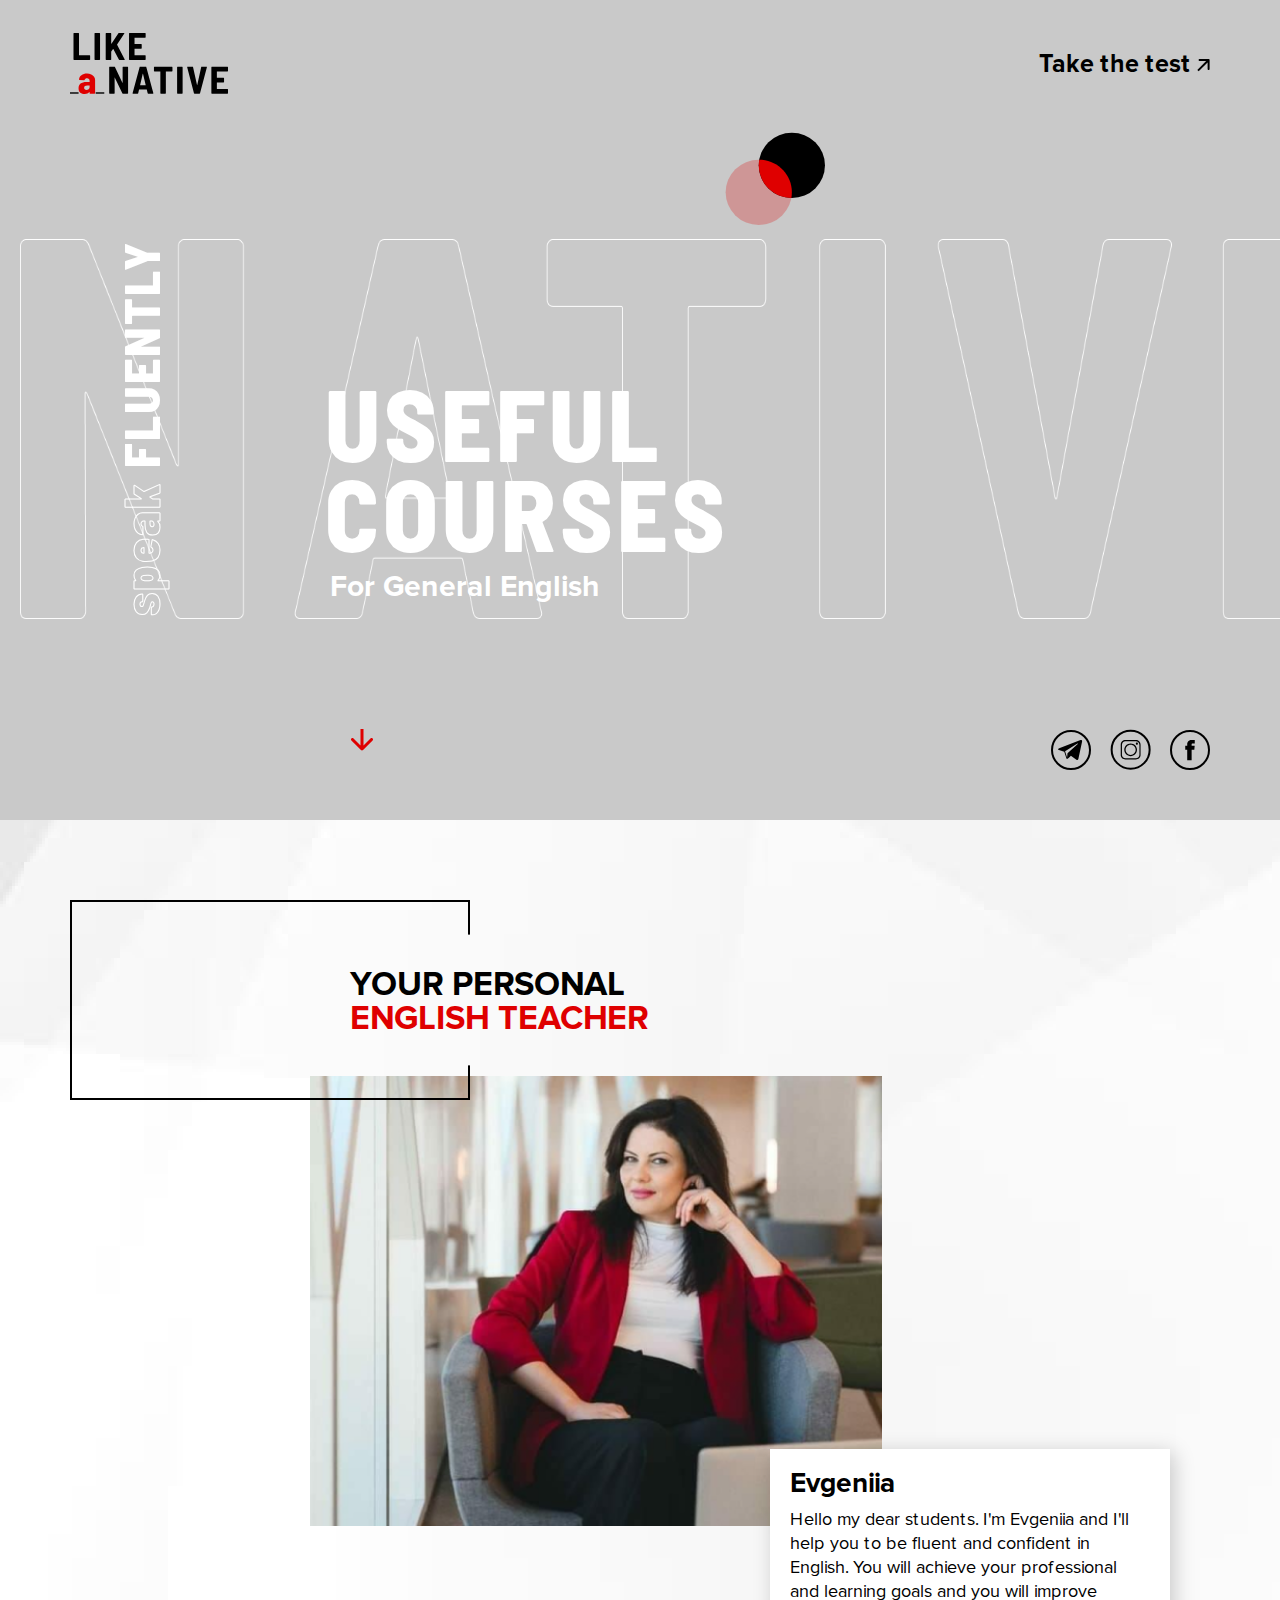
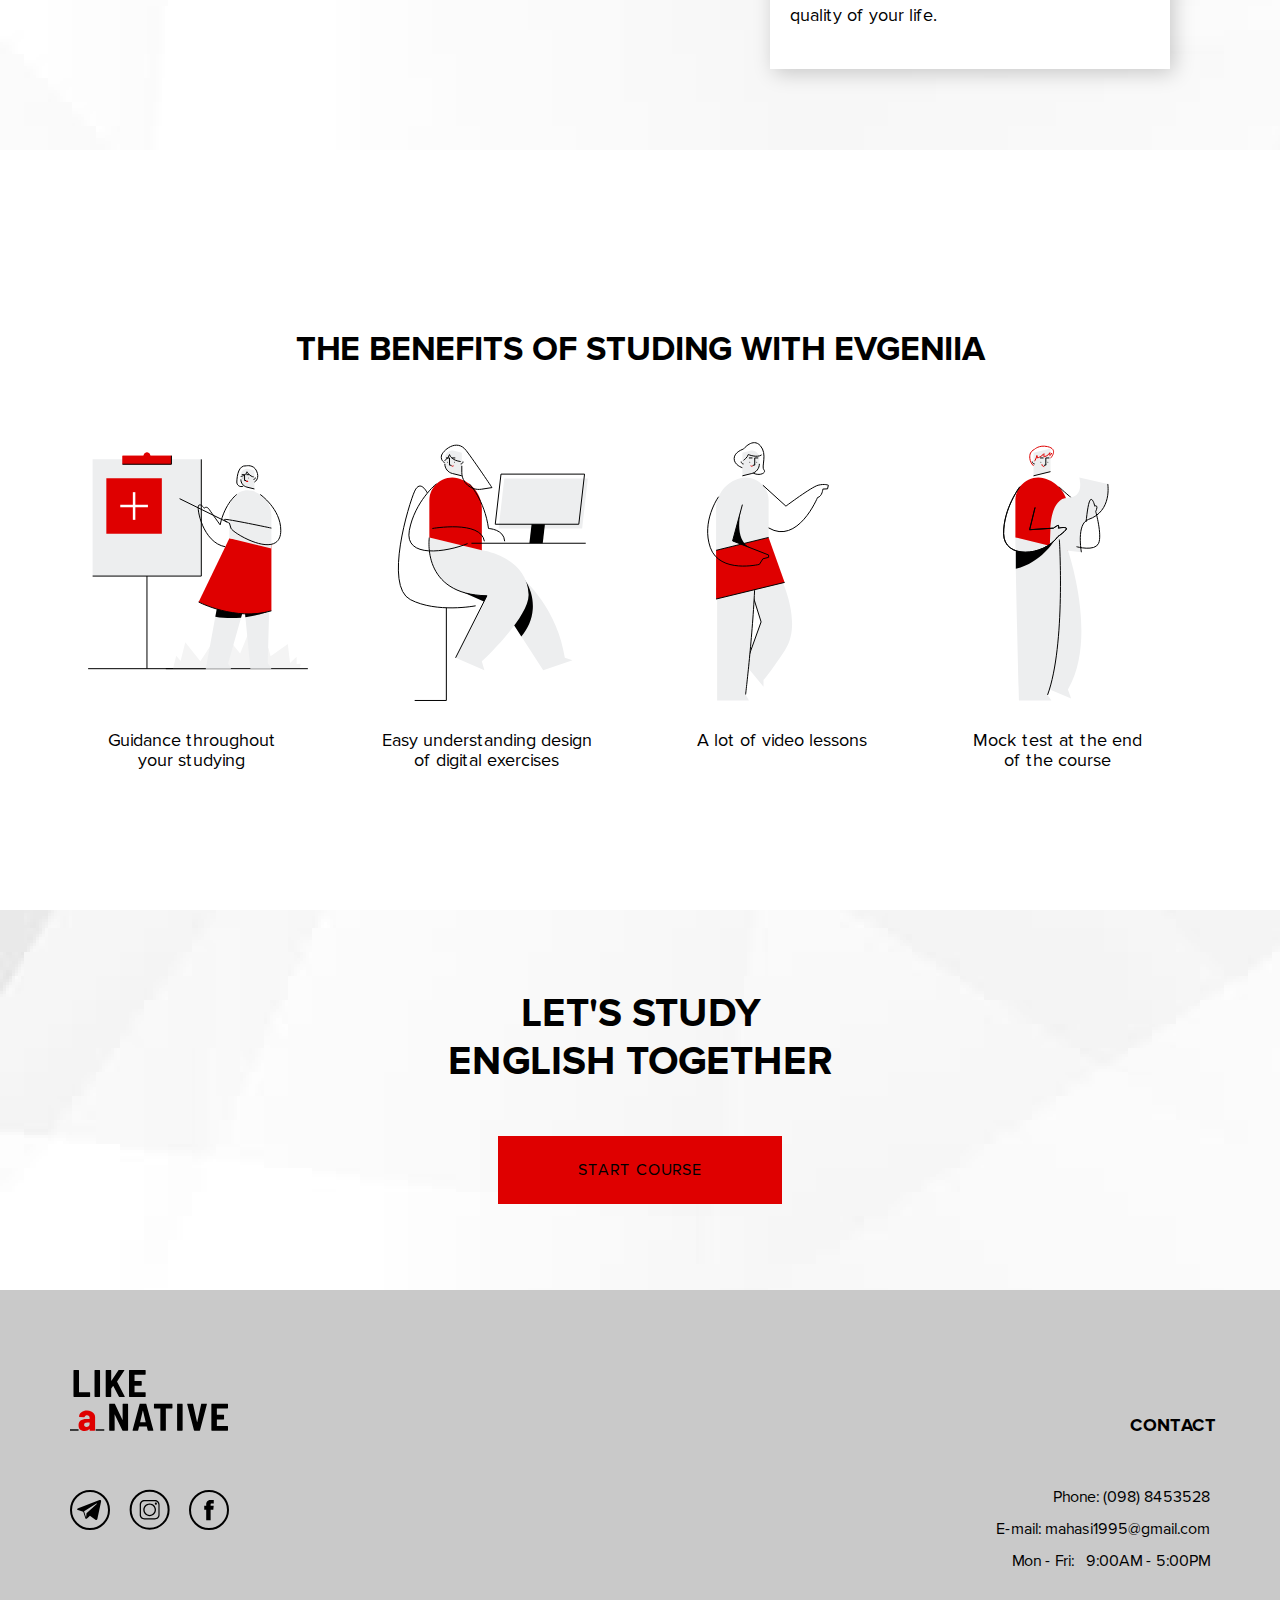
==== src/index.html @ bd437754 "Initial commit" ====
<!DOCTYPE html>
<html lang="en">
<head>
  <meta charset="UTF-8">
  <meta http-equiv="X-UA-Compatible" content="IE=edge">
  <meta name="viewport" content="width=device-width, initial-scale=1.0">
  <link rel="stylesheet" href="css/style.css">
  <title>Document</title>
</head>
<body>
  <!--First section-->
  <div class="main-secrion">
    <div class="container main-secrion__nav-container">
      
      <!--Navigation menu-->
      <header class="main-secrion__header"><a href="index.html"><img class="main-secrion__logo" src="icons/Logo.svg" alt=""></a>
      </header>
      <nav class="main-secrion__nav nav-menu">
        <ul class="nav-menu__list">
          <li class="nav-menu__list-item"><a class="data" href="test.html">Take the test <img src="icons/Black_arrow.svg"></a>
          </li>
        </ul>
      </nav>
    </div>
    
    <!--Second section-->
    <div class="central-background">
      <img src="img/Background text.png" alt="" class="central-background__img">
       <div class="container main-section__central-container">
          <p class="main-section__central-container__hollow-text">speak </p>
          <p class="main-section__central-container__full-text">fluently</p>
          <h2 class="main-section__central-container__main-heading__word-1">Useful </h2>
           <h1 class="main-section__central-container__main-heading__word-2">Courses </h1>
          <p class="main-section__central-container__main-heading__paragraph">For General English</p>  
          <img class="main-section__central-container__main-heading__circles" src="icons/Circle_shapes.svg" alt="">
      </div>
    </div>

    <!--Social section-->
    <div class="container main-section__bottom-container">
      <div class="scroll-down__bottom-container">
          <img class="scroll-down__bottom-container__arrow" src="icons/Red_arrow_down.svg" alt="">
      </div>
      <div class="social-media__bottom-container">
        <div class="social-media__bottom-container__icon"><a href="https://t.me/tany_26">
          <img src="icons/Telegram _icon.svg" alt="">
        </a></div>
        <div class="social-media__bottom-container__icon"><a href="https://instagram.com/tatinus22?igshid=NTc4MTIwNjQ2YQ==">
          <img src="icons/Instagram_icon.svg" alt=""></a></div>
        <div class="social-media__bottom-container__icon last-element"><a href="https://m.facebook.com/profile.php?id=105272961106003"><img src="icons/Facebook_icon.svg" alt=""></a></div>
      </div>
    </div>

    <div class="second-main-section">
      <div class="container">
        <div class="container second-main-section__box_header">
          <img class="container  second-main-section__box_header__box" src="img/Rectangle.png" alt="">
          <h3 class="container  second-main-section__box_header__box__header__phrase-1">your personal</h3>
          <h3 class="container  second-main-section__box_header__box__header__phrase-2">english teacher</h3>
        </div>
        <div class="container  second-main-section__box_img">
          <img class="container  second-main-section__box_img__image" src="img/Teacher's_Photo.png" alt="">
        </div>
        <div class="container  second-main-section__box_text">
          <p class="second-main-section__box_text_name">Evgeniia</p>
          <p class="second-main-section__box_text_text"> Hello my dear students. I'm Evgeniia and I'll help you to be fluent and confident in English. You will achieve your professional and learning goals and you will improve quality of your life.
          </p>
        </div>
      </div>
    </div>
   
  <!--Third section-->  
  <div class="third-main-section">
    <div class="container">
      <div class="container third-main-section__heading">
        <p class=" third-main-section__heading-paragraph">the benefits of studing with evgeniia</p>
      </div>
      <div class="container third-main-section__benefits">
        <div class="third-main-section__benefits_item"><img class="third-main-section__benefits_item-img" src="icons/personalized_lessons.svg" alt=""></div>
        <div class="third-main-section__benefits_item"><img class="third-main-section__benefits_item-img" src="icons/online_assignments.svg" alt=""></div>
        <div class="third-main-section__benefits_item"><img class="third-main-section__benefits_item-img" src="icons/personal_lessons.svg" alt=""></div>
        <div class="third-main-section__benefits_item"><img class="third-main-section__benefits_item-img" src="icons/mock_exam.svg" alt=""></div>
      </div>
      <div class="container third-main-section__benefits">
        <div class="third-main-secrion__benefits_text"><p class="third-main-secrion__benefits_text_paragrapg">Guidance throughout <br> your studying
        </p></div>
        <div class="third-main-secrion__benefits_text"><p class="third-main-secrion__benefits_text_paragrapg">Easy understanding design <br> of digital exercises 
        </p></div>
        <div class="third-main-secrion__benefits_text"><p class="third-main-secrion__benefits_text_paragrapg">A lot of video lessons  
        </p></div>
        <div class="third-main-secrion__benefits_text"><p class="third-main-secrion__benefits_text_paragrapg">Mock test at the end <br> of the course
        </p></div>
      </div>
    </div>
  </div>

  <!--Forth section-->
  <div class="forth-main-section">
    <p class="forth-main-section__heading">Let's study <br> 
      English together</p>
    <div class="forth-main-section__button">
      <a class="data" href="contact.html"><button class="btn btn-1 btn-sep icon-info">Start course</button></a>
  </div>
  </div>

<!--Footer-->
  <div class="footer-section">
    <div class="container">
      <div class="first_line">
        <a href=""><img class="main-secrion__logo" src="icons/Logo.svg" alt=""></a>
        <p class="cont_word"><a class="data" href="test.html">Contact</a></p>
      </div>

      <div class="second_line">
        <div class="social-media__bottom-container">
            <div class="social-media__bottom-container__icon"><a href="https://t.me/tany_26">
              <img src="icons/Telegram _icon.svg" alt="">
            </a></div>
            <div class="social-media__bottom-container__icon"><a href="https://instagram.com/tatinus22?igshid=NTc4MTIwNjQ2YQ==">
              <img src="icons/Instagram_icon.svg" alt=""></a></div>
            <div class="social-media__bottom-container__icon last-element"><a href="https://m.facebook.com/profile.php?id=105272961106003"><img src="icons/Facebook_icon.svg" alt=""></a></div>
    

          <div class="cont_info">
          <p class="cont_info__tel">Phone: <a href="tel:0988453528" class="data">(098) 8453528 </a></p>
          <br>
          <p>E-mail: <a href="mailto: mahasi1995@gmail.com" class="data">mahasi1995@gmail.com</a></p>
          <br>
          <p>Mon - Fri: &nbsp; 9:00AM - 5:00PM</p>
          </div>
        </div>
      </div>
    </div>
  </div>

  </div>

  
</body>
</html>
---- src/css/style.css ----
/*! normalize.css v8.0.1 | MIT License | github.com/necolas/normalize.css */
/* Document
   ========================================================================== */
/**
 * 1. Correct the line height in all browsers.
 * 2. Prevent adjustments of font size after orientation changes in iOS.
 */
/* line 11, ../../../../Project_2/src/sass/normalizes.scss */
html {
  line-height: 1.15;
  /* 1 */
  -webkit-text-size-adjust: 100%;
  /* 2 */
}

/* Sections
   ========================================================================== */
/**
 * Remove the margin in all browsers.
 */
/* line 23, ../../../../Project_2/src/sass/normalizes.scss */
body {
  margin: 0;
}

/**
 * Render the `main` element consistently in IE.
 */
/* line 31, ../../../../Project_2/src/sass/normalizes.scss */
main {
  display: block;
}

/**
 * Correct the font size and margin on `h1` elements within `section` and
 * `article` contexts in Chrome, Firefox, and Safari.
 */
/* line 40, ../../../../Project_2/src/sass/normalizes.scss */
h1 {
  font-size: 2em;
  margin: 0.67em 0;
}

/* Grouping content
   ========================================================================== */
/**
 * 1. Add the correct box sizing in Firefox.
 * 2. Show the overflow in Edge and IE.
 */
/* line 53, ../../../../Project_2/src/sass/normalizes.scss */
hr {
  box-sizing: content-box;
  /* 1 */
  height: 0;
  /* 1 */
  overflow: visible;
  /* 2 */
}

/**
 * 1. Correct the inheritance and scaling of font size in all browsers.
 * 2. Correct the odd `em` font sizing in all browsers.
 */
/* line 64, ../../../../Project_2/src/sass/normalizes.scss */
pre {
  font-family: monospace, monospace;
  /* 1 */
  font-size: 1em;
  /* 2 */
}

/* Text-level semantics
   ========================================================================== */
/**
 * Remove the gray background on active links in IE 10.
 */
/* line 76, ../../../../Project_2/src/sass/normalizes.scss */
a {
  background-color: transparent;
}

/**
 * 1. Remove the bottom border in Chrome 57-
 * 2. Add the correct text decoration in Chrome, Edge, IE, Opera, and Safari.
 */
/* line 85, ../../../../Project_2/src/sass/normalizes.scss */
abbr[title] {
  border-bottom: none;
  /* 1 */
  text-decoration: underline;
  /* 2 */
  text-decoration: underline dotted;
  /* 2 */
}

/**
 * Add the correct font weight in Chrome, Edge, and Safari.
 */
/* line 95, ../../../../Project_2/src/sass/normalizes.scss */
b,
strong {
  font-weight: bolder;
}

/**
 * 1. Correct the inheritance and scaling of font size in all browsers.
 * 2. Correct the odd `em` font sizing in all browsers.
 */
/* line 105, ../../../../Project_2/src/sass/normalizes.scss */
code,
kbd,
samp {
  font-family: monospace, monospace;
  /* 1 */
  font-size: 1em;
  /* 2 */
}

/**
 * Add the correct font size in all browsers.
 */
/* line 116, ../../../../Project_2/src/sass/normalizes.scss */
small {
  font-size: 80%;
}

/**
 * Prevent `sub` and `sup` elements from affecting the line height in
 * all browsers.
 */
/* line 125, ../../../../Project_2/src/sass/normalizes.scss */
sub,
sup {
  font-size: 75%;
  line-height: 0;
  position: relative;
  vertical-align: baseline;
}

/* line 133, ../../../../Project_2/src/sass/normalizes.scss */
sub {
  bottom: -0.25em;
}

/* line 137, ../../../../Project_2/src/sass/normalizes.scss */
sup {
  top: -0.5em;
}

/* Embedded content
   ========================================================================== */
/**
 * Remove the border on images inside links in IE 10.
 */
/* line 148, ../../../../Project_2/src/sass/normalizes.scss */
img {
  border-style: none;
}

/* Forms
   ========================================================================== */
/**
 * 1. Change the font styles in all browsers.
 * 2. Remove the margin in Firefox and Safari.
 */
/* line 160, ../../../../Project_2/src/sass/normalizes.scss */
button,
input,
optgroup,
select,
textarea {
  font-family: inherit;
  /* 1 */
  font-size: 100%;
  /* 1 */
  line-height: 1.15;
  /* 1 */
  margin: 0;
  /* 2 */
}

/**
 * Show the overflow in IE.
 * 1. Show the overflow in Edge.
 */
/* line 176, ../../../../Project_2/src/sass/normalizes.scss */
button,
input {
  /* 1 */
  overflow: visible;
}

/**
 * Remove the inheritance of text transform in Edge, Firefox, and IE.
 * 1. Remove the inheritance of text transform in Firefox.
 */
/* line 186, ../../../../Project_2/src/sass/normalizes.scss */
button,
select {
  /* 1 */
  text-transform: none;
}

/**
 * Correct the inability to style clickable types in iOS and Safari.
 */
/* line 195, ../../../../Project_2/src/sass/normalizes.scss */
button,
[type="button"],
[type="reset"],
[type="submit"] {
  -webkit-appearance: button;
}

/**
 * Remove the inner border and padding in Firefox.
 */
/* line 206, ../../../../Project_2/src/sass/normalizes.scss */
button::-moz-focus-inner,
[type="button"]::-moz-focus-inner,
[type="reset"]::-moz-focus-inner,
[type="submit"]::-moz-focus-inner {
  border-style: none;
  padding: 0;
}

/**
 * Restore the focus styles unset by the previous rule.
 */
/* line 218, ../../../../Project_2/src/sass/normalizes.scss */
button:-moz-focusring,
[type="button"]:-moz-focusring,
[type="reset"]:-moz-focusring,
[type="submit"]:-moz-focusring {
  outline: 1px dotted ButtonText;
}

/**
 * Correct the padding in Firefox.
 */
/* line 229, ../../../../Project_2/src/sass/normalizes.scss */
fieldset {
  padding: 0.35em 0.75em 0.625em;
}

/**
 * 1. Correct the text wrapping in Edge and IE.
 * 2. Correct the color inheritance from `fieldset` elements in IE.
 * 3. Remove the padding so developers are not caught out when they zero out
 *    `fieldset` elements in all browsers.
 */
/* line 240, ../../../../Project_2/src/sass/normalizes.scss */
legend {
  box-sizing: border-box;
  /* 1 */
  color: inherit;
  /* 2 */
  display: table;
  /* 1 */
  max-width: 100%;
  /* 1 */
  padding: 0;
  /* 3 */
  white-space: normal;
  /* 1 */
}

/**
 * Add the correct vertical alignment in Chrome, Firefox, and Opera.
 */
/* line 253, ../../../../Project_2/src/sass/normalizes.scss */
progress {
  vertical-align: baseline;
}

/**
 * Remove the default vertical scrollbar in IE 10+.
 */
/* line 261, ../../../../Project_2/src/sass/normalizes.scss */
textarea {
  overflow: auto;
}

/**
 * 1. Add the correct box sizing in IE 10.
 * 2. Remove the padding in IE 10.
 */
/* line 270, ../../../../Project_2/src/sass/normalizes.scss */
[type="checkbox"],
[type="radio"] {
  box-sizing: border-box;
  /* 1 */
  padding: 0;
  /* 2 */
}

/**
 * Correct the cursor style of increment and decrement buttons in Chrome.
 */
/* line 280, ../../../../Project_2/src/sass/normalizes.scss */
[type="number"]::-webkit-inner-spin-button,
[type="number"]::-webkit-outer-spin-button {
  height: auto;
}

/**
 * 1. Correct the odd appearance in Chrome and Safari.
 * 2. Correct the outline style in Safari.
 */
/* line 290, ../../../../Project_2/src/sass/normalizes.scss */
[type="search"] {
  -webkit-appearance: textfield;
  /* 1 */
  outline-offset: -2px;
  /* 2 */
}

/**
 * Remove the inner padding in Chrome and Safari on macOS.
 */
/* line 299, ../../../../Project_2/src/sass/normalizes.scss */
[type="search"]::-webkit-search-decoration {
  -webkit-appearance: none;
}

/**
 * 1. Correct the inability to style clickable types in iOS and Safari.
 * 2. Change font properties to `inherit` in Safari.
 */
/* line 308, ../../../../Project_2/src/sass/normalizes.scss */
::-webkit-file-upload-button {
  -webkit-appearance: button;
  /* 1 */
  font: inherit;
  /* 2 */
}

/* Interactive
   ========================================================================== */
/*
 * Add the correct display in Edge, IE 10+, and Firefox.
 */
/* line 320, ../../../../Project_2/src/sass/normalizes.scss */
details {
  display: block;
}

/*
 * Add the correct display in all browsers.
 */
/* line 328, ../../../../Project_2/src/sass/normalizes.scss */
summary {
  display: list-item;
}

/* Misc
   ========================================================================== */
/**
 * Add the correct display in IE 10+.
 */
/* line 339, ../../../../Project_2/src/sass/normalizes.scss */
template {
  display: none;
}

/**
 * Add the correct display in IE 10.
 */
/* line 347, ../../../../Project_2/src/sass/normalizes.scss */
[hidden] {
  display: none;
}

/* line 1, ../../../../Project_2/src/sass/resets.scss */
html, body, div, span, applet, object, iframe,
h1, h2, h3, h4, h5, h6, p, blockquote, pre,
a, abbr, acronym, address, big, cite, code,
del, dfn, em, img, ins, kbd, q, s, samp,
small, strike, strong, sub, sup, tt, var,
b, u, i, center,
dl, dt, dd, ol, ul, li,
fieldset, form, label, legend,
table, caption, tbody, tfoot, thead, tr, th, td,
article, aside, canvas, details, embed,
figure, figcaption, footer, header, hgroup,
menu, nav, output, ruby, section, summary,
time, mark, audio, video {
  margin: 0;
  padding: 0;
  border: 0;
  font-size: 100%;
  font: inherit;
  vertical-align: baseline;
}

/* line 21, ../../../../Project_2/src/sass/resets.scss */
article, aside, details, figcaption, figure,
footer, header, hgroup, menu, nav, section {
  display: block;
}

/* line 25, ../../../../Project_2/src/sass/resets.scss */
html {
  height: 100%;
}

/* line 28, ../../../../Project_2/src/sass/resets.scss */
body {
  line-height: 1;
}

/* line 31, ../../../../Project_2/src/sass/resets.scss */
ol, ul {
  list-style: none;
}

/* line 34, ../../../../Project_2/src/sass/resets.scss */
blockquote, q {
  quotes: none;
}

/* line 37, ../../../../Project_2/src/sass/resets.scss */
blockquote:before, blockquote:after,
q:before, q:after {
  content: '';
  content: none;
}

/* line 42, ../../../../Project_2/src/sass/resets.scss */
table {
  border-collapse: collapse;
  border-spacing: 0;
}

@font-face {
  font-family: "Proxima Nova";
  src: url(../fonts/ProximaNova-Bold.ttf);
  font-weight: 700;
}

@font-face {
  font-family: "Proxima Nova";
  src: url(../fonts/ProximaNova-Regular.ttf);
  font-weight: 400;
}

@font-face {
  font-family: "Barlow Semi Condensed";
  src: url(../fonts/BarlowSemiCondensed-ExtraBold.ttf);
  font-weight: 800;
}

@font-face {
  font-family: "Barlow Semi Condensed";
  src: url(../fonts/BarlowSemiCondensed-Bold.ttf);
  font-weight: 700;
}

@font-face {
  font-family: "Barlow Semi Condensed";
  src: url(../fonts/BarlowSemiCondensed-Medium.ttf);
  font-weight: 500;
}

@font-face {
  font-family: "Barlow Semi Condensed";
  src: url(../fonts/BarlowSemiCondensed-Regular.ttf);
  font-weight: 400;
}

/* line 34, ../../../../Project_2/src/sass/style.sass */
.container {
  max-width: 1140px;
  margin: 0 auto;
}

/* line 39, ../../../../Project_2/src/sass/style.sass */
.main-secrion {
  height: 780px;
  background: #C9C9C9;
  padding-top: 40px;
  margin-bottom: 198px;
}

/* line 44, ../../../../Project_2/src/sass/style.sass */
.main-secrion__nav-container {
  display: flex;
  flex-direction: row;
  justify-content: space-between;
  height: 49px;
  align-items: center;
  margin-bottom: 60px;
}

/* line 54, ../../../../Project_2/src/sass/style.sass */
.nav-menu__list {
  display: flex;
  flex-direction: row;
}

/* line 57, ../../../../Project_2/src/sass/style.sass */
.nav-menu__list-item {
  font-size: 25px;
  font-family: 'Proxima Nova';
  font-weight: 700;
}

/* line 62, ../../../../Project_2/src/sass/style.sass */
.central-background {
  height: 380px;
  margin-bottom: 200px;
  margin-top: 150px;
}

/* line 67, ../../../../Project_2/src/sass/style.sass */
.central-background__img {
  margin-left: 20px;
  width: 1400px;
  height: 380px;
}

/* line 73, ../../../../Project_2/src/sass/style.sass */
.main-section__central-container {
  position: relative;
}

/* line 76, ../../../../Project_2/src/sass/style.sass */
.main-section__central-container__hollow-text {
  position: relative;
  writing-mode: vertical-lr;
  transform: rotate(180deg);
  font-family: 'Barlow Semi Condensed';
  font-weight: 800;
  left: 45px;
  top: -140px;
  font-size: 50px;
  color: transparent;
  -webkit-text-stroke: 1px white;
  letter-spacing: 2px;
}

/* line 89, ../../../../Project_2/src/sass/style.sass */
.main-section__central-container__full-text {
  position: relative;
  writing-mode: vertical-lr;
  transform: rotate(180deg);
  text-transform: uppercase;
  font-family: 'Barlow Semi Condensed';
  font-weight: 800;
  left: 45px;
  top: -515px;
  font-size: 50px;
  color: #fff;
  letter-spacing: 2px;
}

/* line 102, ../../../../Project_2/src/sass/style.sass */
.main-section__central-container__main-heading__word-1 {
  position: absolute;
  left: 255px;
  top: -250px;
  font-size: 100px;
  font-family: 'Barlow Semi Condensed';
  font-weight: 800;
  letter-spacing: 4px;
  text-transform: uppercase;
  color: #fff;
}

/* line 113, ../../../../Project_2/src/sass/style.sass */
.main-section__central-container__main-heading__word-2 {
  position: absolute;
  left: 255px;
  top: -160px;
  font-size: 100px;
  font-family: 'Barlow Semi Condensed';
  font-weight: 800;
  letter-spacing: 4px;
  text-transform: uppercase;
  color: #fff;
}

/* line 124, ../../../../Project_2/src/sass/style.sass */
.main-section__central-container__main-heading__paragraph {
  position: absolute;
  left: 260px;
  top: -50px;
  font-size: 30px;
  font-family: 'Proxima Nova';
  font-weight: 700;
  color: #fff;
}

/* line 133, ../../../../Project_2/src/sass/style.sass */
.main-section__central-container__main-heading__circles {
  position: absolute;
  left: 655px;
  top: -490px;
  width: 100px;
}

/* line 139, ../../../../Project_2/src/sass/style.sass */
.main-section__bottom-container {
  display: flex;
  justify-content: space-between;
  margin-top: -90px;
  z-index: 99;
}

/* line 146, ../../../../Project_2/src/sass/style.sass */
.scroll-down__bottom-container {
  margin-left: 280px;
  /*z-index: 99*/
}

/* line 151, ../../../../Project_2/src/sass/style.sass */
.scroll-down__bottom-container__arrow {
  max-width: 100%;
}

/* line 154, ../../../../Project_2/src/sass/style.sass */
.social-media__bottom-container__icon {
  display: inline-block;
  margin-right: 15px;
  margin-bottom: 60px;
  height: 30px;
}

/* line 160, ../../../../Project_2/src/sass/style.sass */
.last-element {
  margin-right: 0;
}

/* line 163, ../../../../Project_2/src/sass/style.sass */
.second-main-section {
  height: 850px;
  background-image: url("../img/Background image.png");
  padding-top: 80px;
}

/* line 168, ../../../../Project_2/src/sass/style.sass */
.second-main-section__box_header__box {
  position: relative;
  z-index: 2;
}

/* line 172, ../../../../Project_2/src/sass/style.sass */
.second-main-section__box_header__box__header__phrase-1 {
  font-family: 'Proxima Nova';
  font-weight: 700;
  font-size: 34px;
  text-transform: uppercase;
  color: #000;
  margin-top: -135px;
  margin-left: 280px;
}

/* line 181, ../../../../Project_2/src/sass/style.sass */
.second-main-section__box_header__box__header__phrase-2 {
  font-family: 'Proxima Nova';
  font-weight: 700;
  font-size: 34px;
  text-transform: uppercase;
  color: #DF0000;
  margin-left: 280px;
  margin-bottom: 40px;
}

/* line 190, ../../../../Project_2/src/sass/style.sass */
.second-main-section__box_img__image {
  height: 450px;
  position: relative;
  z-index: 1;
  margin-left: 240px;
  margin-bottom: 100px;
}

/* line 197, ../../../../Project_2/src/sass/style.sass */
.second-main-section__box_text {
  position: relative;
  z-index: 1;
  height: 220px;
  width: 400px;
  background: #fff;
  margin-top: -180px;
  box-shadow: 4px 4px 20px 0 rgba(0, 0, 0, 0.2);
  margin-left: 700px;
}

/* line 207, ../../../../Project_2/src/sass/style.sass */
.second-main-section__box_text_name {
  font-family: 'Proxima Nova';
  font-weight: 700;
  font-size: 28px;
  padding-top: 20px;
  padding-left: 20px;
  padding-bottom: 10px;
}

/* line 215, ../../../../Project_2/src/sass/style.sass */
.second-main-section__box_text_text {
  font-family: 'Proxima Nova';
  font-weight: 400;
  font-size: 18px;
  padding-left: 20px;
  line-height: 24px;
  width: 360px;
}

/* line 223, ../../../../Project_2/src/sass/style.sass */
.third-main-section {
  height: 600px;
  margin-top: 80px;
  margin-bottom: 80px;
}

/* line 228, ../../../../Project_2/src/sass/style.sass */
.third-main-section__heading-paragraph {
  font-family: 'Proxima Nova';
  font-weight: 700;
  font-size: 34px;
  text-transform: uppercase;
  line-height: 40px;
  text-align: center;
  padding-top: 100px;
  margin-bottom: 20px;
}

/* line 238, ../../../../Project_2/src/sass/style.sass */
.third-main-section__benefits {
  display: flex;
  flex-wrap: nowrap;
  justify-content: space-around;
  margin: 0 -15px;
}

/* line 244, ../../../../Project_2/src/sass/style.sass */
.third-main-section__benefits_item {
  max-width: 320px;
  width: 60%;
  height: 320px;
  margin: 10px;
  overflow: hidden;
  display: -webkit-box;
  display: -ms-flexbox;
  display: flex;
  -webkit-box-align: center;
  -ms-flex-align: center;
  align-items: center;
  display: block;
  position: relative;
  cursor: pointer;
  display: flex;
  justify-content: center;
  align-items: center;
}

/* line 263, ../../../../Project_2/src/sass/style.sass */
.third-main-section__benefits_text {
  max-width: 250px;
  width: 100%;
  height: 50px;
  margin: 5px;
  overflow: hidden;
  display: -webkit-box;
  display: -ms-flexbox;
  display: flex;
  -webkit-box-align: center;
  -ms-flex-align: center;
  align-items: center;
  display: block;
  position: relative;
  cursor: pointer;
  display: flex;
  justify-content: center;
  align-items: center;
}

/* line 282, ../../../../Project_2/src/sass/style.sass */
.third-main-secrion__benefits_text_paragrapg {
  font-family: 'Proxima Nova';
  font-weight: 400;
  font-size: 18px;
  line-height: 20px;
  text-align: center;
}

/* line 289, ../../../../Project_2/src/sass/style.sass */
.forth-main-section {
  height: 300px;
  background-image: url("../img/Background image.png");
  padding-top: 80px;
}

/* line 294, ../../../../Project_2/src/sass/style.sass */
.forth-main-section__heading {
  font-family: 'Proxima Nova';
  font-weight: 700;
  font-size: 40px;
  line-height: 48px;
  text-align: center;
  text-transform: uppercase;
  margin-bottom: 50px;
}

/* line 303, ../../../../Project_2/src/sass/style.sass */
.forth-main-section__button {
  text-align: center;
}

/* line 306, ../../../../Project_2/src/sass/style.sass */
.btn {
  border: none;
  font-family: 'Proxima Nova';
  font-size: inherit;
  color: inherit;
  background: none;
  cursor: pointer;
  padding: 25px 80px;
  display: block;
  margin: 0 auto;
  text-transform: uppercase;
  letter-spacing: 1px;
  font-weight: 400;
  outline: none;
  position: relative;
  -webkit-transition: all 0.3s;
  -moz-transition: all 0.3s;
  transition: all 0.3s;
}

/* line 325, ../../../../Project_2/src/sass/style.sass */
.btn:after {
  content: '';
  position: absolute;
  z-index: -1;
  -webkit-transition: all 0.3s;
  -moz-transition: all 0.3s;
  transition: all 0.3s;
}

/* line 334, ../../../../Project_2/src/sass/style.sass */
.btn-1 {
  background: #DF0000;
}

/* line 337, ../../../../Project_2/src/sass/style.sass */
.btn-1:hover {
  background: #B90000;
  top: 2px;
  color: #000;
}

/* line 343, ../../../../Project_2/src/sass/style.sass */
.btn-1:active {
  background: #B90000;
}

/* line 347, ../../../../Project_2/src/sass/style.sass */
.btn-1:before {
  position: absolute;
  height: 100%;
  left: 0;
  top: 0;
  line-height: 3;
  font-size: 140%;
  width: 60px;
}

/* line 358, ../../../../Project_2/src/sass/style.sass */
.footer-section {
  height: 300px;
  background: #C9C9C9;
  padding-top: 80px;
}

/* line 364, ../../../../Project_2/src/sass/style.sass */
.first_line {
  display: flex;
  justify-content: space-between;
  margin-bottom: 55px;
  position: relative;
}

/* line 370, ../../../../Project_2/src/sass/style.sass */
.cont_word {
  font-family: Proxima Nova;
  font-weight: 700;
  font-size: 18px;
  text-transform: uppercase;
  position: absolute;
  bottom: 0;
  padding-left: 1060px;
}

/* line 379, ../../../../Project_2/src/sass/style.sass */
.cont_info {
  float: right;
  text-align: right;
  font-family: Proxima Nova;
  font-weight: 500;
  font-size: 16px;
  color: #000;
}

/* line 387, ../../../../Project_2/src/sass/style.sass */
.data {
  text-decoration: none;
  color: #000;
}

/* line 391, ../../../../Project_2/src/sass/style.sass */
.data:hover {
  color: #DF0000;
}

/* line 394, ../../../../Project_2/src/sass/style.sass */
.box_container {
  width: 100%;
  height: 600px;
  background-image: url("../img/Background image.png");
  display: flex;
  align-items: center;
  justify-content: center;
  padding-top: 50px;
  padding-bottom: 50px;
}

/* line 404, ../../../../Project_2/src/sass/style.sass */
form {
  display: flex;
  flex-direction: column;
  padding: 2vw 4vw;
  width: 90%;
  max-width: 600px;
  border-radius: 10px;
}

/* line 414, ../../../../Project_2/src/sass/style.sass */
.contact_heading {
  font-family: Proxima Nova;
  font-weight: 700;
  font-size: 28px;
  color: #000;
  margin-bottom: 20px;
}

/* line 421, ../../../../Project_2/src/sass/style.sass */
input, textarea {
  border: 0;
  margin: 10px 0;
  padding: 20px;
  outline: none;
  background: #EDEEEF;
  font-size: 16px;
  color: #494949;
}

/*# sourceMappingURL=style.css.map */
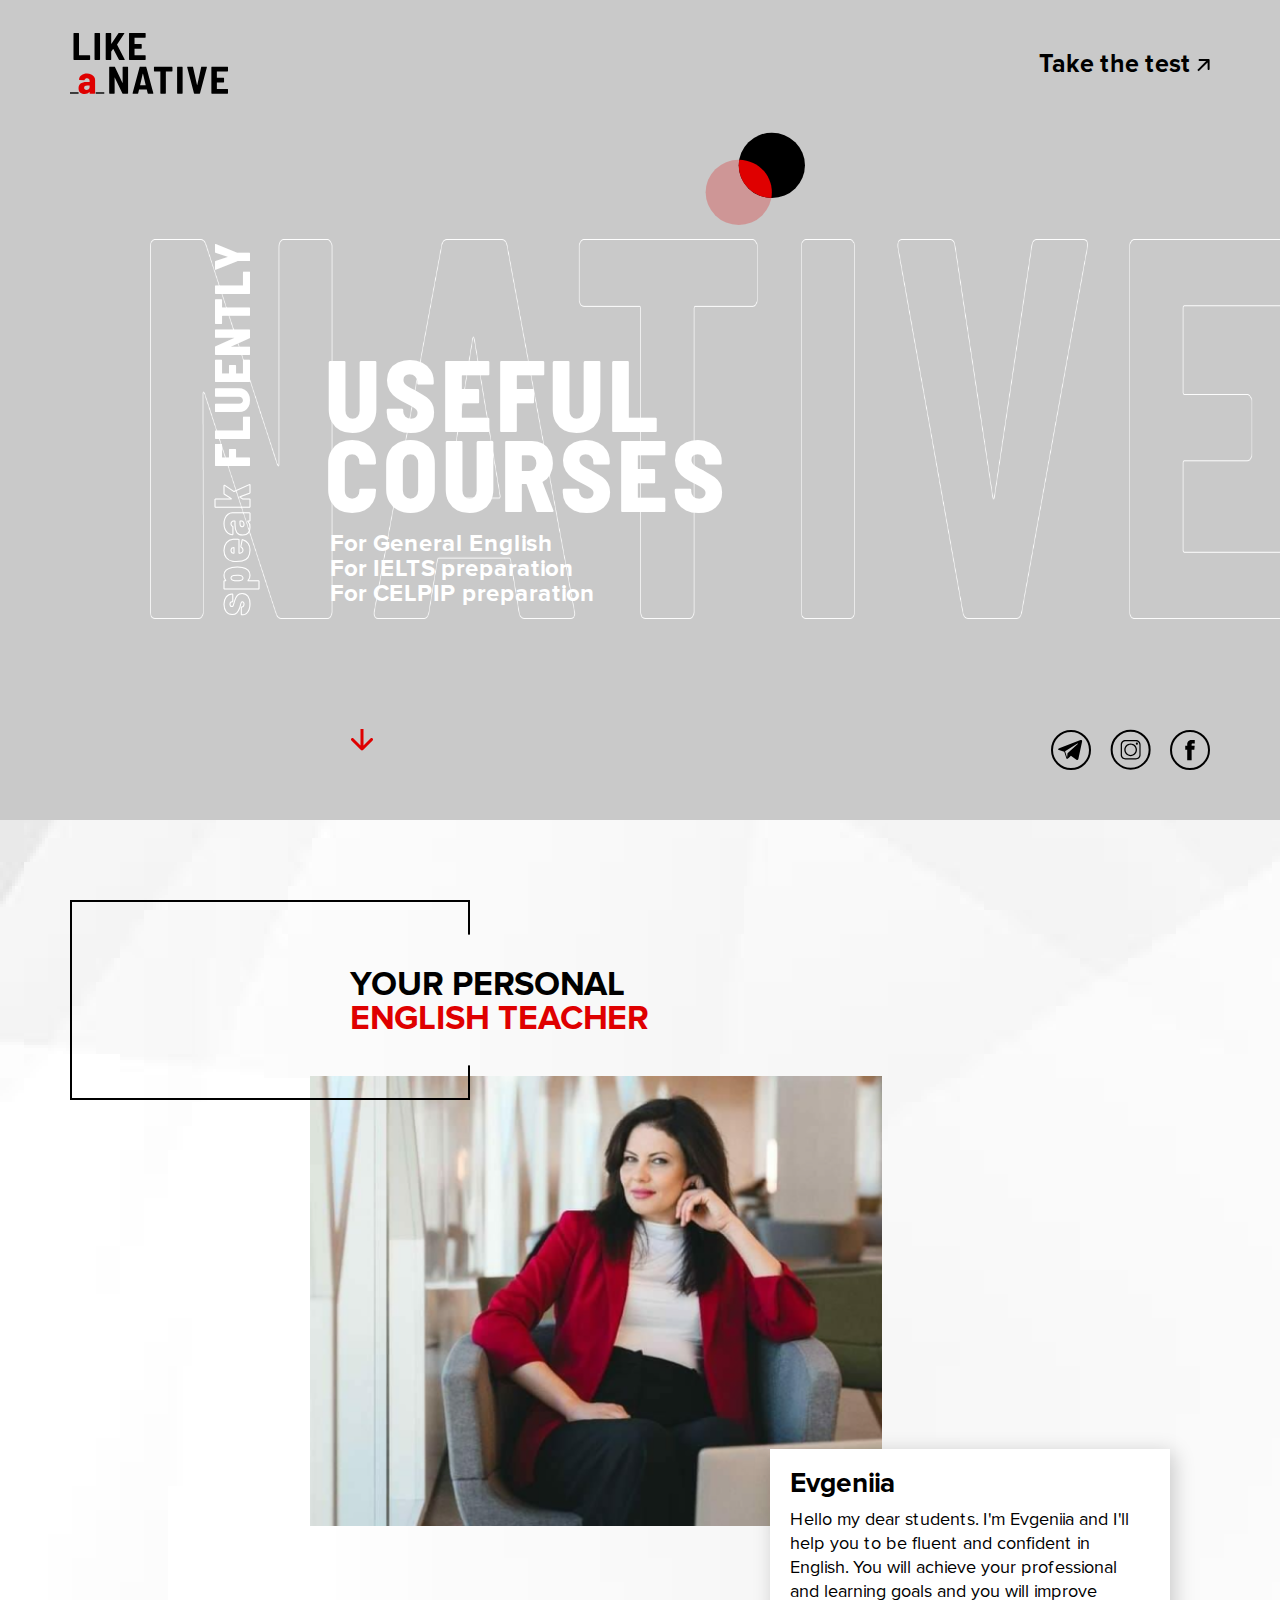
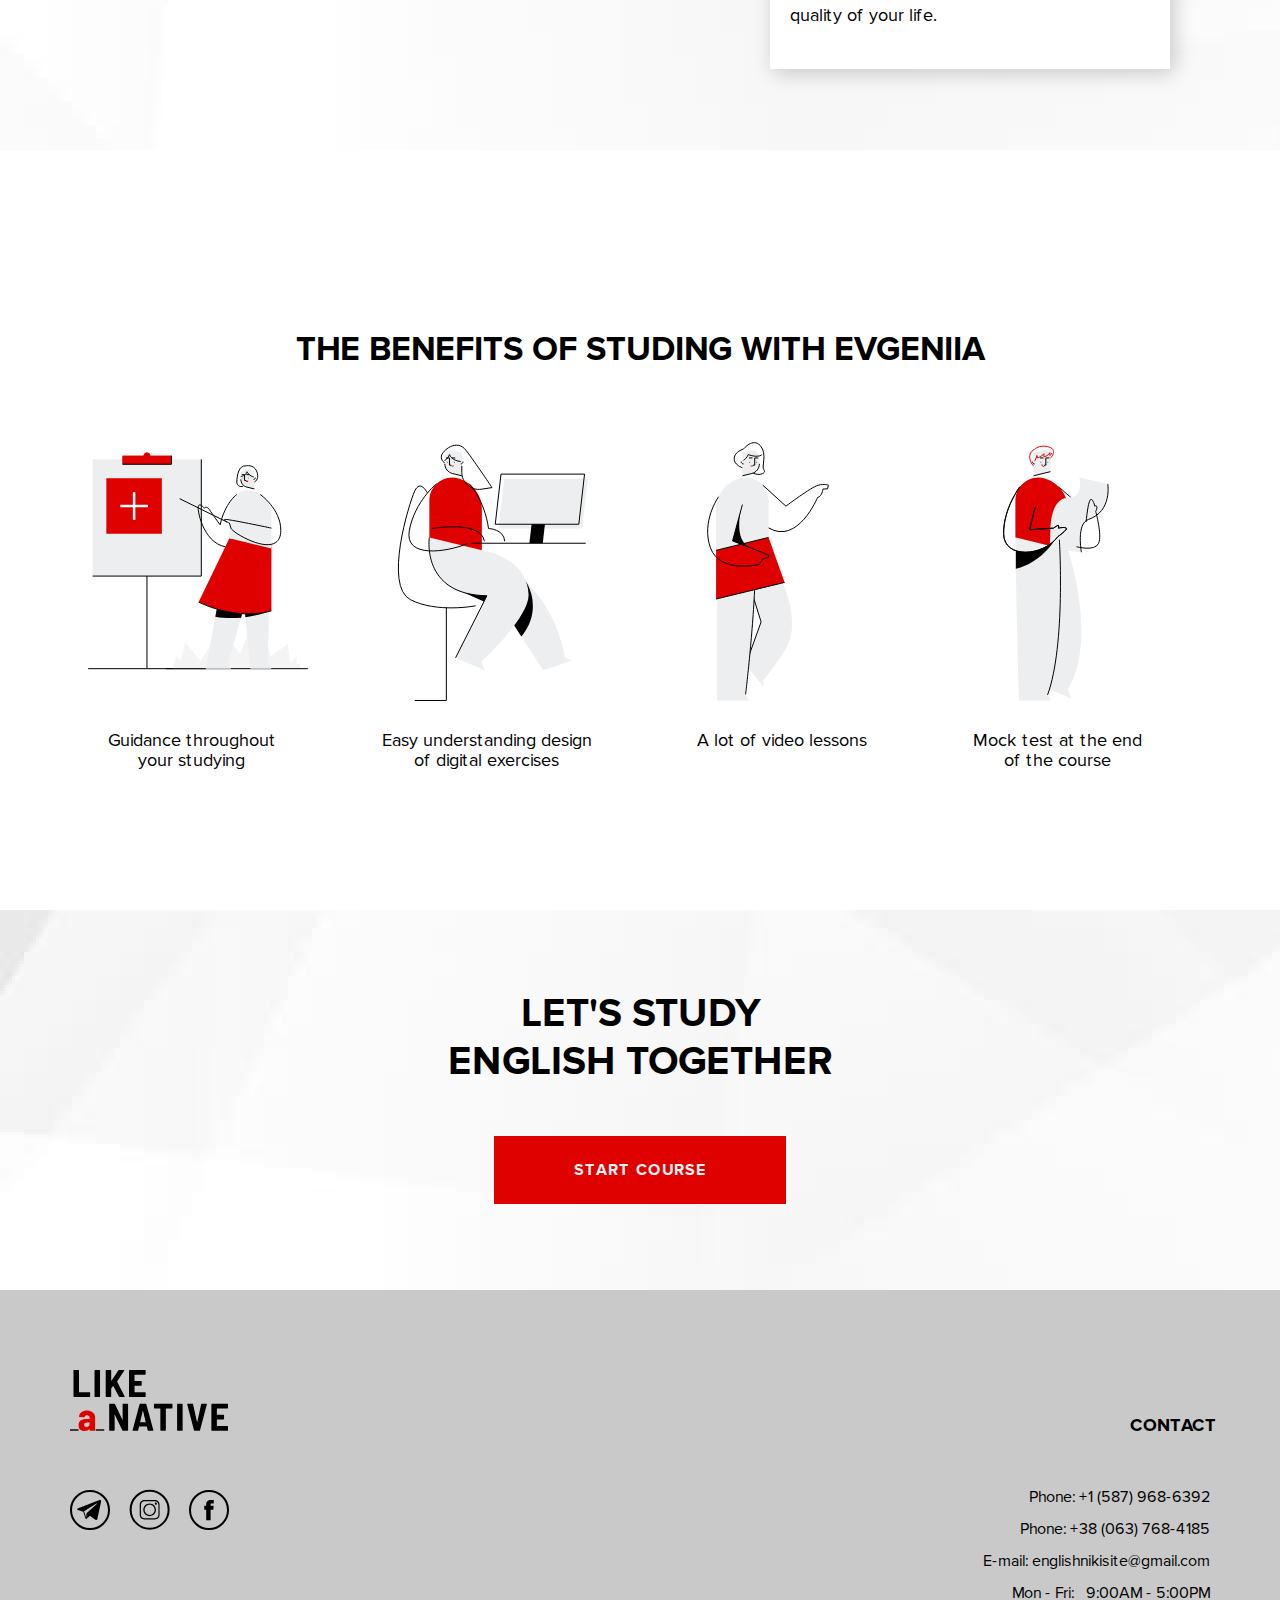
==== commit c95d8390: "All files changes" ====
--- a/src/index.html
+++ b/src/index.html
@@ -22,16 +22,18 @@
         </ul>
       </nav>
     </div>
-    
+
     <!--Second section-->
     <div class="central-background">
-      <img src="img/Background text.png" alt="" class="central-background__img">
+      <img src="img/Background text.png" alt="" class=" container central-background__img">
        <div class="container main-section__central-container">
           <p class="main-section__central-container__hollow-text">speak </p>
           <p class="main-section__central-container__full-text">fluently</p>
           <h2 class="main-section__central-container__main-heading__word-1">Useful </h2>
            <h1 class="main-section__central-container__main-heading__word-2">Courses </h1>
-          <p class="main-section__central-container__main-heading__paragraph">For General English</p>  
+          <p class="main-section__central-container__main-heading__paragraph">For General English</p>
+          <p class="main-section__central-container__main-heading__paragraph_2">For IELTS preparation</p>   
+          <p class="main-section__central-container__main-heading__paragraph_3">For CELPIP preparation</p>  
           <img class="main-section__central-container__main-heading__circles" src="icons/Circle_shapes.svg" alt="">
       </div>
     </div>
@@ -41,13 +43,13 @@
       <div class="scroll-down__bottom-container">
           <img class="scroll-down__bottom-container__arrow" src="icons/Red_arrow_down.svg" alt="">
       </div>
-      <div class="social-media__bottom-container">
-        <div class="social-media__bottom-container__icon"><a href="https://t.me/tany_26">
+      <div class="social-media__bottom-container_icons">
+        <div class="social-media__bottom-container__icon"><a class="social-media__telegram" href="https://t.me/Yevgeniia_N">
           <img src="icons/Telegram _icon.svg" alt="">
         </a></div>
-        <div class="social-media__bottom-container__icon"><a href="https://instagram.com/tatinus22?igshid=NTc4MTIwNjQ2YQ==">
+        <div class="social-media__bottom-container__icon"><a href="https://www.instagram.com/like_a_nativenglish/?utm_source=qr&igshid=MzNlNGNkZWQ4Mg%3D%3D">
           <img src="icons/Instagram_icon.svg" alt=""></a></div>
-        <div class="social-media__bottom-container__icon last-element"><a href="https://m.facebook.com/profile.php?id=105272961106003"><img src="icons/Facebook_icon.svg" alt=""></a></div>
+        <div class="social-media__bottom-container__icon last-element"><a href="#"><img src="icons/Facebook_icon.svg" alt=""></a></div>
       </div>
     </div>
 
@@ -104,37 +106,38 @@
   </div>
 
 <!--Footer-->
-  <div class="footer-section">
-    <div class="container">
-      <div class="first_line">
-        <a href=""><img class="main-secrion__logo" src="icons/Logo.svg" alt=""></a>
-        <p class="cont_word"><a class="data" href="test.html">Contact</a></p>
-      </div>
+<div class="footer-section">
+  <div class="container">
+    <div class="first_line">
+      <a href=""><img class="main-secrion__logo" src="icons/Logo.svg" alt=""></a>
+      <p class="cont_word"><a class="data" href="test.html">Contact</a></p>
+    </div>
 
-      <div class="second_line">
-        <div class="social-media__bottom-container">
-            <div class="social-media__bottom-container__icon"><a href="https://t.me/tany_26">
-              <img src="icons/Telegram _icon.svg" alt="">
-            </a></div>
-            <div class="social-media__bottom-container__icon"><a href="https://instagram.com/tatinus22?igshid=NTc4MTIwNjQ2YQ==">
-              <img src="icons/Instagram_icon.svg" alt=""></a></div>
-            <div class="social-media__bottom-container__icon last-element"><a href="https://m.facebook.com/profile.php?id=105272961106003"><img src="icons/Facebook_icon.svg" alt=""></a></div>
-    
+    <div class="second_line">
+      <div class="social-media__bottom-container">
+          <div class="social-media__bottom-container__icon"><a href="https://t.me/Yevgeniia_N">
+            <img src="icons/Telegram _icon.svg" alt="">
+          </a></div>
+          <div class="social-media__bottom-container__icon"><a href="https://instagram.com/like_a_nativenglish?utm_source=qr&igshid=MzNlNGNkZWQ4Mg%3D%3D">
+            <img src="icons/Instagram_icon.svg" alt=""></a></div>
+          <div class="social-media__bottom-container__icon last-element"><a href="#"><img src="icons/Facebook_icon.svg" alt=""></a></div>
+  
 
-          <div class="cont_info">
-          <p class="cont_info__tel">Phone: <a href="tel:0988453528" class="data">(098) 8453528 </a></p>
-          <br>
-          <p>E-mail: <a href="mailto: mahasi1995@gmail.com" class="data">mahasi1995@gmail.com</a></p>
-          <br>
-          <p>Mon - Fri: &nbsp; 9:00AM - 5:00PM</p>
-          </div>
+        <div class="cont_info">
+        <p class="cont_info__tel">Phone: <a href="tel:+15879686392" class="data">+1 (587) 968-6392 </a></p>
+        <br>
+        <p class="cont_info__tel">Phone: <a href="tel:+380637684185" class="data">+38 (063) 768-4185 </a></p>
+        <br>
+        <p>E-mail: <a href="mailto: englishnikisite@gmail.com" class="data">englishnikisite@gmail.com</a></p>
+        <br>
+        <p>Mon - Fri: &nbsp; 9:00AM - 5:00PM</p>
         </div>
       </div>
     </div>
   </div>
-
+</div>
   </div>
 
-  
+
 </body>
-</html>+</html>
--- a/src/css/style.css
+++ b/src/css/style.css
@@ -489,7 +489,6 @@
   justify-content: space-between;
   height: 49px;
   align-items: center;
-  margin-bottom: 60px;
 }
 
 /* line 54, ../../../../Project_2/src/sass/style.sass */
@@ -514,24 +513,24 @@
 
 /* line 67, ../../../../Project_2/src/sass/style.sass */
 .central-background__img {
-  margin-left: 20px;
-  width: 1400px;
+  margin-left: 150px;
+  width: 1140px;
   height: 380px;
 }
 
-/* line 73, ../../../../Project_2/src/sass/style.sass */
+/* line 75, ../../../../Project_2/src/sass/style.sass */
 .main-section__central-container {
   position: relative;
 }
 
-/* line 76, ../../../../Project_2/src/sass/style.sass */
+/* line 78, ../../../../Project_2/src/sass/style.sass */
 .main-section__central-container__hollow-text {
   position: relative;
   writing-mode: vertical-lr;
   transform: rotate(180deg);
   font-family: 'Barlow Semi Condensed';
   font-weight: 800;
-  left: 45px;
+  left: 135px;
   top: -140px;
   font-size: 50px;
   color: transparent;
@@ -539,7 +538,7 @@
   letter-spacing: 2px;
 }
 
-/* line 89, ../../../../Project_2/src/sass/style.sass */
+/* line 91, ../../../../Project_2/src/sass/style.sass */
 .main-section__central-container__full-text {
   position: relative;
   writing-mode: vertical-lr;
@@ -547,18 +546,18 @@
   text-transform: uppercase;
   font-family: 'Barlow Semi Condensed';
   font-weight: 800;
-  left: 45px;
+  left: 135px;
   top: -515px;
   font-size: 50px;
   color: #fff;
   letter-spacing: 2px;
 }
 
-/* line 102, ../../../../Project_2/src/sass/style.sass */
+/* line 104, ../../../../Project_2/src/sass/style.sass */
 .main-section__central-container__main-heading__word-1 {
   position: absolute;
   left: 255px;
-  top: -250px;
+  top: -280px;
   font-size: 100px;
   font-family: 'Barlow Semi Condensed';
   font-weight: 800;
@@ -567,11 +566,11 @@
   color: #fff;
 }
 
-/* line 113, ../../../../Project_2/src/sass/style.sass */
+/* line 115, ../../../../Project_2/src/sass/style.sass */
 .main-section__central-container__main-heading__word-2 {
   position: absolute;
   left: 255px;
-  top: -160px;
+  top: -200px;
   font-size: 100px;
   font-family: 'Barlow Semi Condensed';
   font-weight: 800;
@@ -580,45 +579,77 @@
   color: #fff;
 }
 
-/* line 124, ../../../../Project_2/src/sass/style.sass */
+/* line 126, ../../../../Project_2/src/sass/style.sass */
 .main-section__central-container__main-heading__paragraph {
   position: absolute;
   left: 260px;
-  top: -50px;
-  font-size: 30px;
+  top: -90px;
+  font-size: 24px;
   font-family: 'Proxima Nova';
   font-weight: 700;
   color: #fff;
 }
 
-/* line 133, ../../../../Project_2/src/sass/style.sass */
+/* line 135, ../../../../Project_2/src/sass/style.sass */
+.main-section__central-container__main-heading__paragraph_2 {
+  position: absolute;
+  left: 260px;
+  top: -65px;
+  font-size: 24px;
+  font-family: 'Proxima Nova';
+  font-weight: 700;
+  color: #fff;
+}
+
+/* line 144, ../../../../Project_2/src/sass/style.sass */
+.main-section__central-container__main-heading__paragraph_3 {
+  position: absolute;
+  left: 260px;
+  top: -40px;
+  font-size: 24px;
+  font-family: 'Proxima Nova';
+  font-weight: 700;
+  color: #fff;
+}
+
+/* line 153, ../../../../Project_2/src/sass/style.sass */
 .main-section__central-container__main-heading__circles {
   position: absolute;
-  left: 655px;
+  left: 635px;
   top: -490px;
   width: 100px;
 }
 
-/* line 139, ../../../../Project_2/src/sass/style.sass */
+/* line 159, ../../../../Project_2/src/sass/style.sass */
 .main-section__bottom-container {
+  position: relative;
   display: flex;
   justify-content: space-between;
   margin-top: -90px;
-  z-index: 99;
-}
-
-/* line 146, ../../../../Project_2/src/sass/style.sass */
+}
+
+/* line 166, ../../../../Project_2/src/sass/style.sass */
 .scroll-down__bottom-container {
   margin-left: 280px;
   /*z-index: 99*/
 }
 
-/* line 151, ../../../../Project_2/src/sass/style.sass */
+/* line 171, ../../../../Project_2/src/sass/style.sass */
 .scroll-down__bottom-container__arrow {
   max-width: 100%;
-}
-
-/* line 154, ../../../../Project_2/src/sass/style.sass */
+  animation: bounceArrow 1s infinite;
+}
+
+@keyframes bounceArrow {
+  0%, 100% {
+    transform: translateY(0);
+  }
+  50% {
+    transform: translateY(-5px);
+  }
+}
+
+/* line 181, ../../../../Project_2/src/sass/style.sass */
 .social-media__bottom-container__icon {
   display: inline-block;
   margin-right: 15px;
@@ -626,25 +657,25 @@
   height: 30px;
 }
 
-/* line 160, ../../../../Project_2/src/sass/style.sass */
+/* line 187, ../../../../Project_2/src/sass/style.sass */
 .last-element {
   margin-right: 0;
 }
 
-/* line 163, ../../../../Project_2/src/sass/style.sass */
+/* line 190, ../../../../Project_2/src/sass/style.sass */
 .second-main-section {
   height: 850px;
   background-image: url("../img/Background image.png");
   padding-top: 80px;
 }
 
-/* line 168, ../../../../Project_2/src/sass/style.sass */
+/* line 195, ../../../../Project_2/src/sass/style.sass */
 .second-main-section__box_header__box {
   position: relative;
   z-index: 2;
 }
 
-/* line 172, ../../../../Project_2/src/sass/style.sass */
+/* line 199, ../../../../Project_2/src/sass/style.sass */
 .second-main-section__box_header__box__header__phrase-1 {
   font-family: 'Proxima Nova';
   font-weight: 700;
@@ -655,7 +686,7 @@
   margin-left: 280px;
 }
 
-/* line 181, ../../../../Project_2/src/sass/style.sass */
+/* line 208, ../../../../Project_2/src/sass/style.sass */
 .second-main-section__box_header__box__header__phrase-2 {
   font-family: 'Proxima Nova';
   font-weight: 700;
@@ -666,7 +697,7 @@
   margin-bottom: 40px;
 }
 
-/* line 190, ../../../../Project_2/src/sass/style.sass */
+/* line 217, ../../../../Project_2/src/sass/style.sass */
 .second-main-section__box_img__image {
   height: 450px;
   position: relative;
@@ -675,7 +706,7 @@
   margin-bottom: 100px;
 }
 
-/* line 197, ../../../../Project_2/src/sass/style.sass */
+/* line 224, ../../../../Project_2/src/sass/style.sass */
 .second-main-section__box_text {
   position: relative;
   z-index: 1;
@@ -687,7 +718,7 @@
   margin-left: 700px;
 }
 
-/* line 207, ../../../../Project_2/src/sass/style.sass */
+/* line 234, ../../../../Project_2/src/sass/style.sass */
 .second-main-section__box_text_name {
   font-family: 'Proxima Nova';
   font-weight: 700;
@@ -697,7 +728,7 @@
   padding-bottom: 10px;
 }
 
-/* line 215, ../../../../Project_2/src/sass/style.sass */
+/* line 242, ../../../../Project_2/src/sass/style.sass */
 .second-main-section__box_text_text {
   font-family: 'Proxima Nova';
   font-weight: 400;
@@ -707,14 +738,14 @@
   width: 360px;
 }
 
-/* line 223, ../../../../Project_2/src/sass/style.sass */
+/* line 250, ../../../../Project_2/src/sass/style.sass */
 .third-main-section {
   height: 600px;
   margin-top: 80px;
   margin-bottom: 80px;
 }
 
-/* line 228, ../../../../Project_2/src/sass/style.sass */
+/* line 255, ../../../../Project_2/src/sass/style.sass */
 .third-main-section__heading-paragraph {
   font-family: 'Proxima Nova';
   font-weight: 700;
@@ -726,7 +757,7 @@
   margin-bottom: 20px;
 }
 
-/* line 238, ../../../../Project_2/src/sass/style.sass */
+/* line 265, ../../../../Project_2/src/sass/style.sass */
 .third-main-section__benefits {
   display: flex;
   flex-wrap: nowrap;
@@ -734,7 +765,7 @@
   margin: 0 -15px;
 }
 
-/* line 244, ../../../../Project_2/src/sass/style.sass */
+/* line 271, ../../../../Project_2/src/sass/style.sass */
 .third-main-section__benefits_item {
   max-width: 320px;
   width: 60%;
@@ -755,7 +786,7 @@
   align-items: center;
 }
 
-/* line 263, ../../../../Project_2/src/sass/style.sass */
+/* line 290, ../../../../Project_2/src/sass/style.sass */
 .third-main-section__benefits_text {
   max-width: 250px;
   width: 100%;
@@ -776,7 +807,7 @@
   align-items: center;
 }
 
-/* line 282, ../../../../Project_2/src/sass/style.sass */
+/* line 309, ../../../../Project_2/src/sass/style.sass */
 .third-main-secrion__benefits_text_paragrapg {
   font-family: 'Proxima Nova';
   font-weight: 400;
@@ -785,14 +816,14 @@
   text-align: center;
 }
 
-/* line 289, ../../../../Project_2/src/sass/style.sass */
+/* line 316, ../../../../Project_2/src/sass/style.sass */
 .forth-main-section {
   height: 300px;
   background-image: url("../img/Background image.png");
   padding-top: 80px;
 }
 
-/* line 294, ../../../../Project_2/src/sass/style.sass */
+/* line 321, ../../../../Project_2/src/sass/style.sass */
 .forth-main-section__heading {
   font-family: 'Proxima Nova';
   font-weight: 700;
@@ -803,12 +834,12 @@
   margin-bottom: 50px;
 }
 
-/* line 303, ../../../../Project_2/src/sass/style.sass */
+/* line 330, ../../../../Project_2/src/sass/style.sass */
 .forth-main-section__button {
   text-align: center;
 }
 
-/* line 306, ../../../../Project_2/src/sass/style.sass */
+/* line 333, ../../../../Project_2/src/sass/style.sass */
 .btn {
   border: none;
   font-family: 'Proxima Nova';
@@ -821,7 +852,8 @@
   margin: 0 auto;
   text-transform: uppercase;
   letter-spacing: 1px;
-  font-weight: 400;
+  font-weight: 700;
+  color: #f2f2f2;
   outline: none;
   position: relative;
   -webkit-transition: all 0.3s;
@@ -829,7 +861,7 @@
   transition: all 0.3s;
 }
 
-/* line 325, ../../../../Project_2/src/sass/style.sass */
+/* line 353, ../../../../Project_2/src/sass/style.sass */
 .btn:after {
   content: '';
   position: absolute;
@@ -839,24 +871,23 @@
   transition: all 0.3s;
 }
 
-/* line 334, ../../../../Project_2/src/sass/style.sass */
+/* line 362, ../../../../Project_2/src/sass/style.sass */
 .btn-1 {
   background: #DF0000;
 }
 
-/* line 337, ../../../../Project_2/src/sass/style.sass */
+/* line 365, ../../../../Project_2/src/sass/style.sass */
 .btn-1:hover {
   background: #B90000;
   top: 2px;
-  color: #000;
-}
-
-/* line 343, ../../../../Project_2/src/sass/style.sass */
+}
+
+/* line 370, ../../../../Project_2/src/sass/style.sass */
 .btn-1:active {
   background: #B90000;
 }
 
-/* line 347, ../../../../Project_2/src/sass/style.sass */
+/* line 374, ../../../../Project_2/src/sass/style.sass */
 .btn-1:before {
   position: absolute;
   height: 100%;
@@ -867,14 +898,14 @@
   width: 60px;
 }
 
-/* line 358, ../../../../Project_2/src/sass/style.sass */
+/* line 385, ../../../../Project_2/src/sass/style.sass */
 .footer-section {
   height: 300px;
   background: #C9C9C9;
   padding-top: 80px;
 }
 
-/* line 364, ../../../../Project_2/src/sass/style.sass */
+/* line 392, ../../../../Project_2/src/sass/style.sass */
 .first_line {
   display: flex;
   justify-content: space-between;
@@ -882,7 +913,7 @@
   position: relative;
 }
 
-/* line 370, ../../../../Project_2/src/sass/style.sass */
+/* line 398, ../../../../Project_2/src/sass/style.sass */
 .cont_word {
   font-family: Proxima Nova;
   font-weight: 700;
@@ -893,7 +924,7 @@
   padding-left: 1060px;
 }
 
-/* line 379, ../../../../Project_2/src/sass/style.sass */
+/* line 407, ../../../../Project_2/src/sass/style.sass */
 .cont_info {
   float: right;
   text-align: right;
@@ -903,18 +934,18 @@
   color: #000;
 }
 
-/* line 387, ../../../../Project_2/src/sass/style.sass */
+/* line 415, ../../../../Project_2/src/sass/style.sass */
 .data {
   text-decoration: none;
   color: #000;
 }
 
-/* line 391, ../../../../Project_2/src/sass/style.sass */
+/* line 419, ../../../../Project_2/src/sass/style.sass */
 .data:hover {
   color: #DF0000;
 }
 
-/* line 394, ../../../../Project_2/src/sass/style.sass */
+/* line 422, ../../../../Project_2/src/sass/style.sass */
 .box_container {
   width: 100%;
   height: 600px;
@@ -926,7 +957,7 @@
   padding-bottom: 50px;
 }
 
-/* line 404, ../../../../Project_2/src/sass/style.sass */
+/* line 432, ../../../../Project_2/src/sass/style.sass */
 form {
   display: flex;
   flex-direction: column;
@@ -936,7 +967,7 @@
   border-radius: 10px;
 }
 
-/* line 414, ../../../../Project_2/src/sass/style.sass */
+/* line 440, ../../../../Project_2/src/sass/style.sass */
 .contact_heading {
   font-family: Proxima Nova;
   font-weight: 700;
@@ -945,7 +976,7 @@
   margin-bottom: 20px;
 }
 
-/* line 421, ../../../../Project_2/src/sass/style.sass */
+/* line 447, ../../../../Project_2/src/sass/style.sass */
 input, textarea {
   border: 0;
   margin: 10px 0;
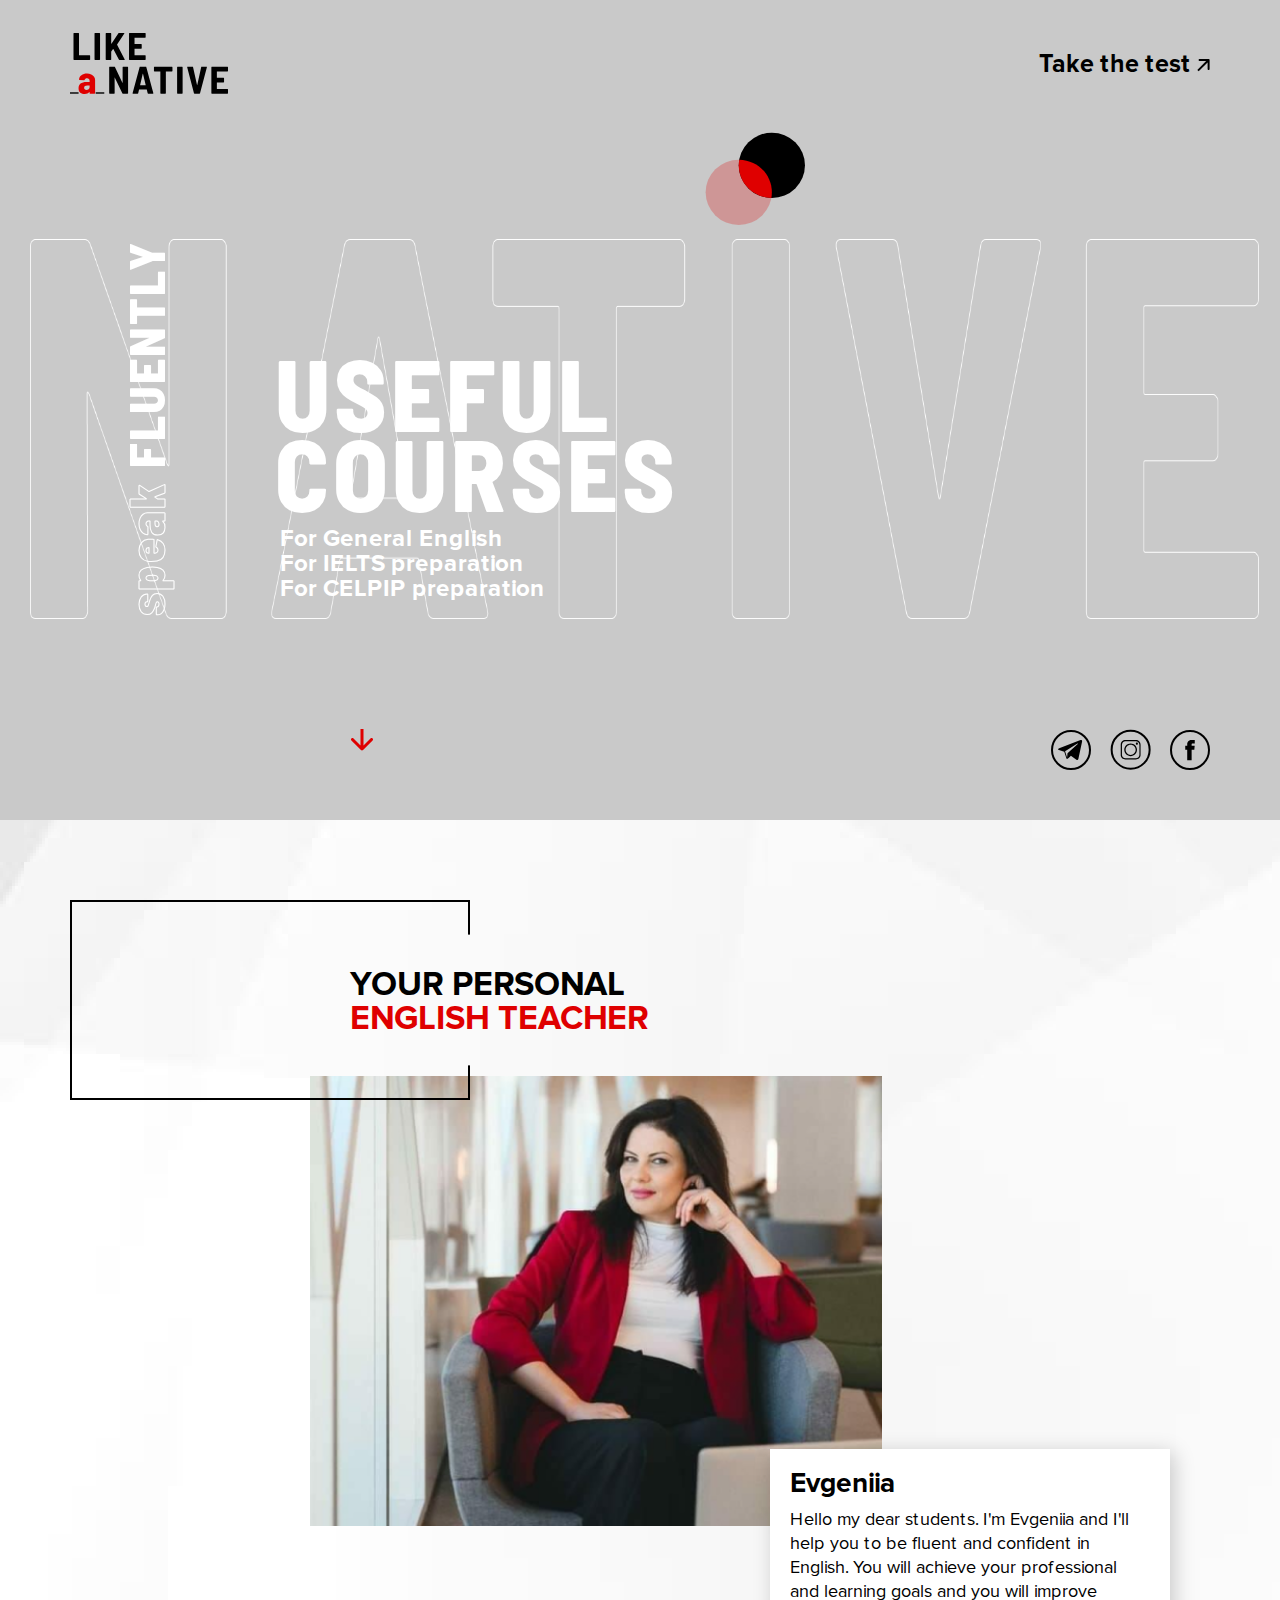
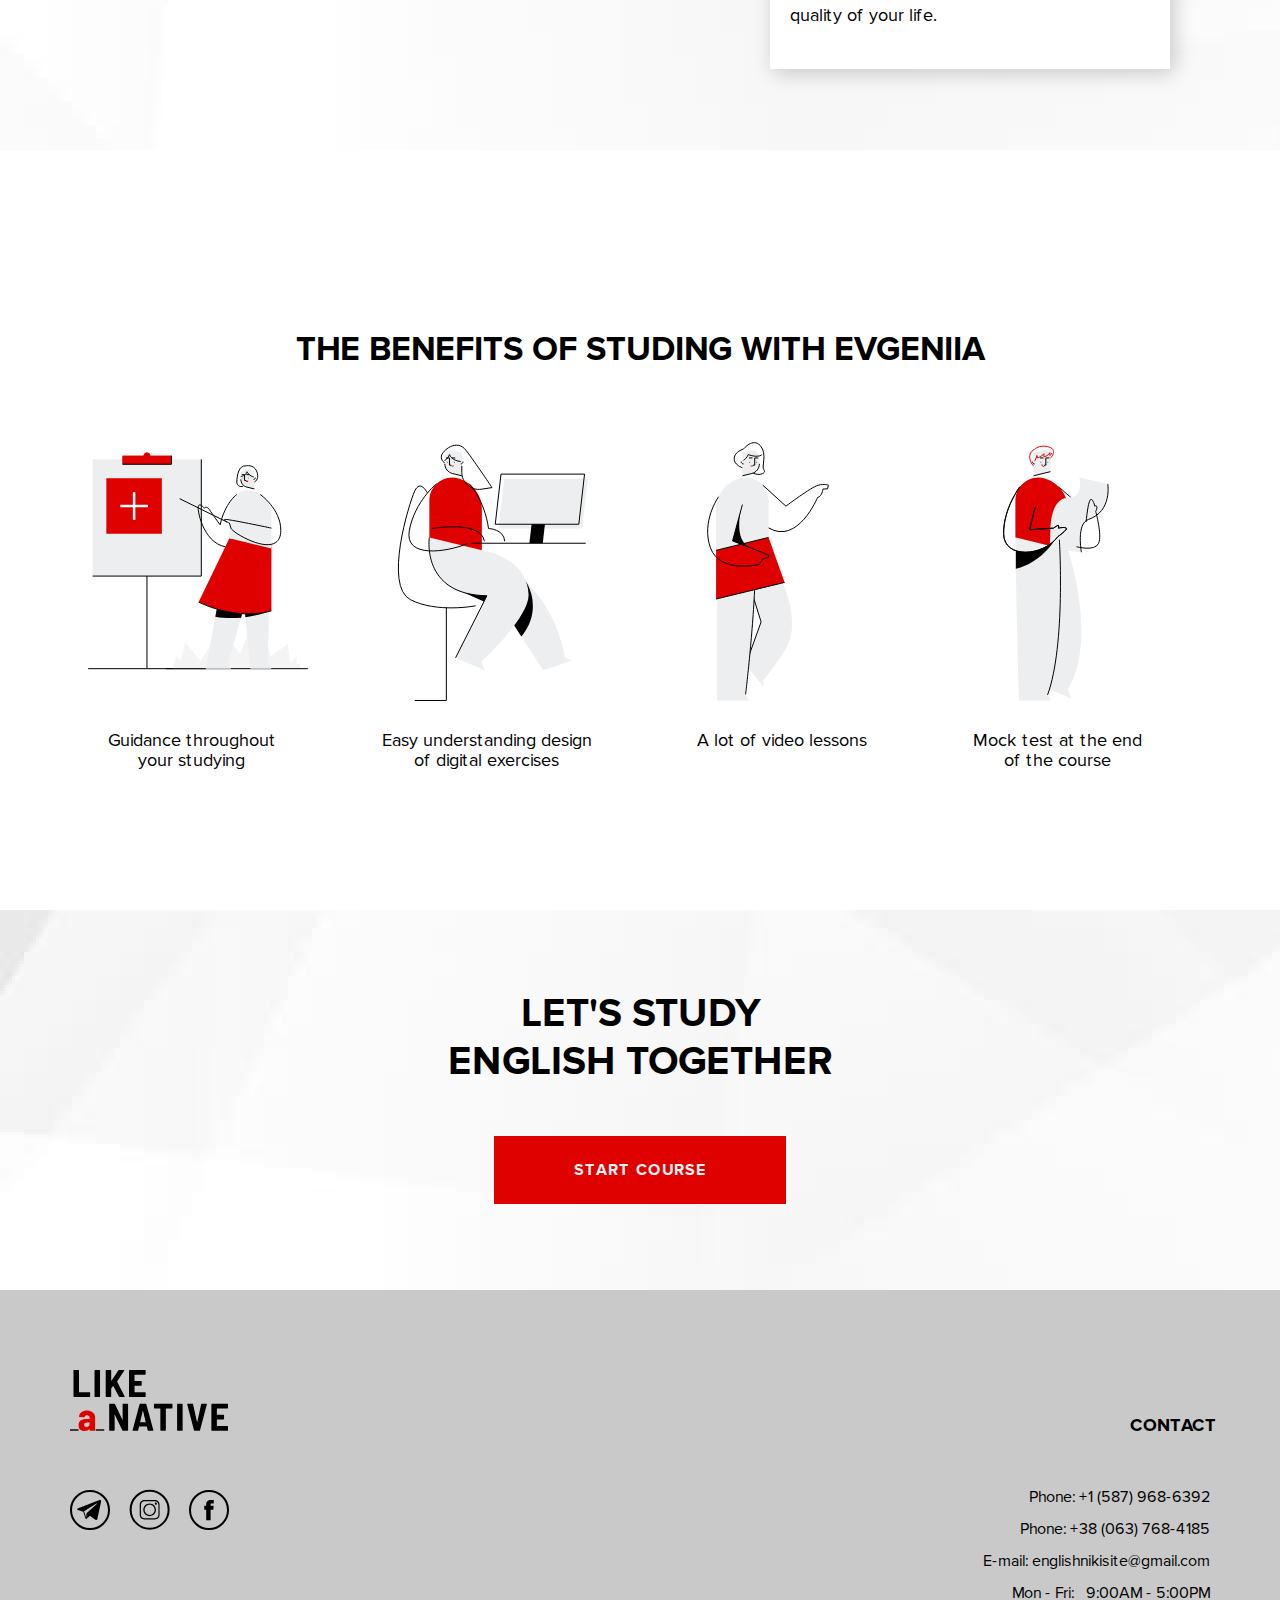
==== commit 820fa40d: "My project" ====
--- a/src/index.html
+++ b/src/index.html
@@ -12,7 +12,7 @@
   <div class="main-secrion">
     <div class="container main-secrion__nav-container">
       
-      <!--Navigation menu-->
+      <!--Navigation menu deskyop-->
       <header class="main-secrion__header"><a href="index.html"><img class="main-secrion__logo" src="icons/Logo.svg" alt=""></a>
       </header>
       <nav class="main-secrion__nav nav-menu">
@@ -22,6 +22,7 @@
         </ul>
       </nav>
     </div>
+
 
     <!--Second section-->
     <div class="central-background">
@@ -34,7 +35,7 @@
           <p class="main-section__central-container__main-heading__paragraph">For General English</p>
           <p class="main-section__central-container__main-heading__paragraph_2">For IELTS preparation</p>   
           <p class="main-section__central-container__main-heading__paragraph_3">For CELPIP preparation</p>  
-          <img class="main-section__central-container__main-heading__circles" src="icons/Circle_shapes.svg" alt="">
+          <img class=" main-section__central-container__main-heading__circles" src="icons/Circle_shapes.svg" alt="">
       </div>
     </div>
 
@@ -84,13 +85,13 @@
         <div class="third-main-section__benefits_item"><img class="third-main-section__benefits_item-img" src="icons/mock_exam.svg" alt=""></div>
       </div>
       <div class="container third-main-section__benefits">
-        <div class="third-main-secrion__benefits_text"><p class="third-main-secrion__benefits_text_paragrapg">Guidance throughout <br> your studying
+        <div class="third-main-secrion__benefits_text"><p class="third-main-secrion__benefits_text_paragrapg third_paragraph_one">Guidance throughout <br> your studying
         </p></div>
-        <div class="third-main-secrion__benefits_text"><p class="third-main-secrion__benefits_text_paragrapg">Easy understanding design <br> of digital exercises 
+        <div class="third-main-secrion__benefits_text"><p class="third-main-secrion__benefits_text_paragrapg third_paragraph_two">Easy understanding design <br> of digital exercises 
         </p></div>
-        <div class="third-main-secrion__benefits_text"><p class="third-main-secrion__benefits_text_paragrapg">A lot of video lessons  
+        <div class="third-main-secrion__benefits_text"><p class="third-main-secrion__benefits_text_paragrapg third_paragraph_three">A lot of video lessons  
         </p></div>
-        <div class="third-main-secrion__benefits_text"><p class="third-main-secrion__benefits_text_paragrapg">Mock test at the end <br> of the course
+        <div class="third-main-secrion__benefits_text third_paragraph_four"><p class="third-main-secrion__benefits_text_paragrapg">Mock test at the end <br> of the course
         </p></div>
       </div>
     </div>
@@ -109,7 +110,7 @@
 <div class="footer-section">
   <div class="container">
     <div class="first_line">
-      <a href=""><img class="main-secrion__logo" src="icons/Logo.svg" alt=""></a>
+      <a href="index.html"><img class="main-secrion__logo" src="icons/Logo.svg" alt=""></a>
       <p class="cont_word"><a class="data" href="test.html">Contact</a></p>
     </div>
 
--- a/src/css/style.css
+++ b/src/css/style.css
@@ -468,13 +468,21 @@
   font-weight: 400;
 }
 
-/* line 34, ../../../../Project_2/src/sass/style.sass */
+/* line 41, ../../../../Project_2/src/sass/style.sass */
 .container {
   max-width: 1140px;
   margin: 0 auto;
 }
 
-/* line 39, ../../../../Project_2/src/sass/style.sass */
+@media (max-width: 768px) {
+  /* line 41, ../../../../Project_2/src/sass/style.sass */
+  .container {
+    max-width: 500px;
+    margin: 0 auto;
+  }
+}
+
+/* line 49, ../../../../Project_2/src/sass/style.sass */
 .main-secrion {
   height: 780px;
   background: #C9C9C9;
@@ -482,7 +490,7 @@
   margin-bottom: 198px;
 }
 
-/* line 44, ../../../../Project_2/src/sass/style.sass */
+/* line 54, ../../../../Project_2/src/sass/style.sass */
 .main-secrion__nav-container {
   display: flex;
   flex-direction: row;
@@ -491,46 +499,76 @@
   align-items: center;
 }
 
-/* line 54, ../../../../Project_2/src/sass/style.sass */
+@media (max-width: 768px) {
+  /* line 61, ../../../../Project_2/src/sass/style.sass */
+  .main-secrion__logo {
+    width: 80%;
+  }
+}
+
+/* line 66, ../../../../Project_2/src/sass/style.sass */
 .nav-menu__list {
   display: flex;
   flex-direction: row;
 }
 
-/* line 57, ../../../../Project_2/src/sass/style.sass */
+/* line 69, ../../../../Project_2/src/sass/style.sass */
 .nav-menu__list-item {
   font-size: 25px;
   font-family: 'Proxima Nova';
   font-weight: 700;
 }
 
-/* line 62, ../../../../Project_2/src/sass/style.sass */
+@media (max-width: 768px) {
+  /* line 69, ../../../../Project_2/src/sass/style.sass */
+  .nav-menu__list-item {
+    font-size: 18px;
+  }
+}
+
+/* line 77, ../../../../Project_2/src/sass/style.sass */
 .central-background {
   height: 380px;
   margin-bottom: 200px;
   margin-top: 150px;
 }
 
-/* line 67, ../../../../Project_2/src/sass/style.sass */
+@media (max-width: 768px) {
+  /* line 77, ../../../../Project_2/src/sass/style.sass */
+  .central-background {
+    margin-top: 100px;
+    height: 440px;
+  }
+}
+
+/* line 87, ../../../../Project_2/src/sass/style.sass */
 .central-background__img {
-  margin-left: 150px;
-  width: 1140px;
+  margin-left: 30px;
+  max-width: 96%;
   height: 380px;
 }
 
-/* line 75, ../../../../Project_2/src/sass/style.sass */
+@media (max-width: 768px) {
+  /* line 87, ../../../../Project_2/src/sass/style.sass */
+  .central-background__img {
+    max-width: 260%;
+    margin-left: 15px;
+  }
+}
+
+/* line 97, ../../../../Project_2/src/sass/style.sass */
 .main-section__central-container {
   position: relative;
 }
 
-/* line 78, ../../../../Project_2/src/sass/style.sass */
+/* line 100, ../../../../Project_2/src/sass/style.sass */
 .main-section__central-container__hollow-text {
   position: relative;
   writing-mode: vertical-lr;
   transform: rotate(180deg);
   font-family: 'Barlow Semi Condensed';
   font-weight: 800;
-  left: 135px;
+  left: 50px;
   top: -140px;
   font-size: 50px;
   color: transparent;
@@ -538,7 +576,14 @@
   letter-spacing: 2px;
 }
 
-/* line 91, ../../../../Project_2/src/sass/style.sass */
+@media (max-width: 768px) {
+  /* line 100, ../../../../Project_2/src/sass/style.sass */
+  .main-section__central-container__hollow-text {
+    display: none;
+  }
+}
+
+/* line 115, ../../../../Project_2/src/sass/style.sass */
 .main-section__central-container__full-text {
   position: relative;
   writing-mode: vertical-lr;
@@ -546,17 +591,24 @@
   text-transform: uppercase;
   font-family: 'Barlow Semi Condensed';
   font-weight: 800;
-  left: 135px;
+  left: 50px;
   top: -515px;
   font-size: 50px;
   color: #fff;
   letter-spacing: 2px;
 }
 
-/* line 104, ../../../../Project_2/src/sass/style.sass */
+@media (max-width: 768px) {
+  /* line 115, ../../../../Project_2/src/sass/style.sass */
+  .main-section__central-container__full-text {
+    display: none;
+  }
+}
+
+/* line 130, ../../../../Project_2/src/sass/style.sass */
 .main-section__central-container__main-heading__word-1 {
   position: absolute;
-  left: 255px;
+  left: 205px;
   top: -280px;
   font-size: 100px;
   font-family: 'Barlow Semi Condensed';
@@ -566,10 +618,19 @@
   color: #fff;
 }
 
-/* line 115, ../../../../Project_2/src/sass/style.sass */
+@media (max-width: 768px) {
+  /* line 130, ../../../../Project_2/src/sass/style.sass */
+  .main-section__central-container__main-heading__word-1 {
+    font-size: 60px;
+    left: 220px;
+    top: -305px;
+  }
+}
+
+/* line 145, ../../../../Project_2/src/sass/style.sass */
 .main-section__central-container__main-heading__word-2 {
   position: absolute;
-  left: 255px;
+  left: 205px;
   top: -200px;
   font-size: 100px;
   font-family: 'Barlow Semi Condensed';
@@ -579,40 +640,76 @@
   color: #fff;
 }
 
-/* line 126, ../../../../Project_2/src/sass/style.sass */
+@media (max-width: 768px) {
+  /* line 145, ../../../../Project_2/src/sass/style.sass */
+  .main-section__central-container__main-heading__word-2 {
+    font-size: 60px;
+    left: 220px;
+    top: -255px;
+  }
+}
+
+/* line 161, ../../../../Project_2/src/sass/style.sass */
 .main-section__central-container__main-heading__paragraph {
   position: absolute;
-  left: 260px;
-  top: -90px;
+  left: 210px;
+  top: -95px;
   font-size: 24px;
   font-family: 'Proxima Nova';
   font-weight: 700;
   color: #fff;
 }
 
-/* line 135, ../../../../Project_2/src/sass/style.sass */
+@media (max-width: 768px) {
+  /* line 161, ../../../../Project_2/src/sass/style.sass */
+  .main-section__central-container__main-heading__paragraph {
+    font-size: 18px;
+    left: 225px;
+    top: -185px;
+  }
+}
+
+/* line 174, ../../../../Project_2/src/sass/style.sass */
 .main-section__central-container__main-heading__paragraph_2 {
   position: absolute;
-  left: 260px;
-  top: -65px;
+  left: 210px;
+  top: -70px;
   font-size: 24px;
   font-family: 'Proxima Nova';
   font-weight: 700;
   color: #fff;
 }
 
-/* line 144, ../../../../Project_2/src/sass/style.sass */
+@media (max-width: 768px) {
+  /* line 174, ../../../../Project_2/src/sass/style.sass */
+  .main-section__central-container__main-heading__paragraph_2 {
+    font-size: 18px;
+    left: 225px;
+    top: -165px;
+  }
+}
+
+/* line 187, ../../../../Project_2/src/sass/style.sass */
 .main-section__central-container__main-heading__paragraph_3 {
   position: absolute;
-  left: 260px;
-  top: -40px;
+  left: 210px;
+  top: -45px;
   font-size: 24px;
   font-family: 'Proxima Nova';
   font-weight: 700;
   color: #fff;
 }
 
-/* line 153, ../../../../Project_2/src/sass/style.sass */
+@media (max-width: 768px) {
+  /* line 187, ../../../../Project_2/src/sass/style.sass */
+  .main-section__central-container__main-heading__paragraph_3 {
+    font-size: 18px;
+    left: 225px;
+    top: -145px;
+  }
+}
+
+/* line 200, ../../../../Project_2/src/sass/style.sass */
 .main-section__central-container__main-heading__circles {
   position: absolute;
   left: 635px;
@@ -620,7 +717,14 @@
   width: 100px;
 }
 
-/* line 159, ../../../../Project_2/src/sass/style.sass */
+@media (max-width: 768px) {
+  /* line 200, ../../../../Project_2/src/sass/style.sass */
+  .main-section__central-container__main-heading__circles {
+    display: none;
+  }
+}
+
+/* line 208, ../../../../Project_2/src/sass/style.sass */
 .main-section__bottom-container {
   position: relative;
   display: flex;
@@ -628,13 +732,20 @@
   margin-top: -90px;
 }
 
-/* line 166, ../../../../Project_2/src/sass/style.sass */
+/* line 216, ../../../../Project_2/src/sass/style.sass */
 .scroll-down__bottom-container {
   margin-left: 280px;
   /*z-index: 99*/
 }
 
-/* line 171, ../../../../Project_2/src/sass/style.sass */
+@media (max-width: 768px) {
+  /* line 216, ../../../../Project_2/src/sass/style.sass */
+  .scroll-down__bottom-container {
+    margin-left: 80px;
+  }
+}
+
+/* line 224, ../../../../Project_2/src/sass/style.sass */
 .scroll-down__bottom-container__arrow {
   max-width: 100%;
   animation: bounceArrow 1s infinite;
@@ -649,7 +760,7 @@
   }
 }
 
-/* line 181, ../../../../Project_2/src/sass/style.sass */
+/* line 234, ../../../../Project_2/src/sass/style.sass */
 .social-media__bottom-container__icon {
   display: inline-block;
   margin-right: 15px;
@@ -657,25 +768,46 @@
   height: 30px;
 }
 
-/* line 187, ../../../../Project_2/src/sass/style.sass */
+@media (max-width: 768px) {
+  /* line 234, ../../../../Project_2/src/sass/style.sass */
+  .social-media__bottom-container__icon {
+    height: 20px;
+  }
+}
+
+/* line 243, ../../../../Project_2/src/sass/style.sass */
 .last-element {
   margin-right: 0;
 }
 
-/* line 190, ../../../../Project_2/src/sass/style.sass */
+/* line 246, ../../../../Project_2/src/sass/style.sass */
 .second-main-section {
   height: 850px;
   background-image: url("../img/Background image.png");
   padding-top: 80px;
 }
 
-/* line 195, ../../../../Project_2/src/sass/style.sass */
+@media (max-width: 768px) {
+  /* line 246, ../../../../Project_2/src/sass/style.sass */
+  .second-main-section {
+    height: 55%;
+  }
+}
+
+/* line 253, ../../../../Project_2/src/sass/style.sass */
 .second-main-section__box_header__box {
   position: relative;
   z-index: 2;
 }
 
-/* line 199, ../../../../Project_2/src/sass/style.sass */
+@media (max-width: 768px) {
+  /* line 253, ../../../../Project_2/src/sass/style.sass */
+  .second-main-section__box_header__box {
+    width: 50%;
+  }
+}
+
+/* line 259, ../../../../Project_2/src/sass/style.sass */
 .second-main-section__box_header__box__header__phrase-1 {
   font-family: 'Proxima Nova';
   font-weight: 700;
@@ -686,7 +818,16 @@
   margin-left: 280px;
 }
 
-/* line 208, ../../../../Project_2/src/sass/style.sass */
+@media (max-width: 768px) {
+  /* line 259, ../../../../Project_2/src/sass/style.sass */
+  .second-main-section__box_header__box__header__phrase-1 {
+    font-size: 24px;
+    margin-top: -85px;
+    margin-left: 20px;
+  }
+}
+
+/* line 273, ../../../../Project_2/src/sass/style.sass */
 .second-main-section__box_header__box__header__phrase-2 {
   font-family: 'Proxima Nova';
   font-weight: 700;
@@ -697,7 +838,15 @@
   margin-bottom: 40px;
 }
 
-/* line 217, ../../../../Project_2/src/sass/style.sass */
+@media (max-width: 768px) {
+  /* line 273, ../../../../Project_2/src/sass/style.sass */
+  .second-main-section__box_header__box__header__phrase-2 {
+    font-size: 24px;
+    margin-left: 20px;
+  }
+}
+
+/* line 285, ../../../../Project_2/src/sass/style.sass */
 .second-main-section__box_img__image {
   height: 450px;
   position: relative;
@@ -706,7 +855,17 @@
   margin-bottom: 100px;
 }
 
-/* line 224, ../../../../Project_2/src/sass/style.sass */
+@media (max-width: 768px) {
+  /* line 285, ../../../../Project_2/src/sass/style.sass */
+  .second-main-section__box_img__image {
+    width: 50%;
+    height: 50%;
+    margin-left: 120px;
+    margin-top: -20px;
+  }
+}
+
+/* line 297, ../../../../Project_2/src/sass/style.sass */
 .second-main-section__box_text {
   position: relative;
   z-index: 1;
@@ -718,7 +877,16 @@
   margin-left: 700px;
 }
 
-/* line 234, ../../../../Project_2/src/sass/style.sass */
+@media (max-width: 768px) {
+  /* line 297, ../../../../Project_2/src/sass/style.sass */
+  .second-main-section__box_text {
+    height: 50%;
+    width: 50%;
+    margin-left: 250px;
+  }
+}
+
+/* line 312, ../../../../Project_2/src/sass/style.sass */
 .second-main-section__box_text_name {
   font-family: 'Proxima Nova';
   font-weight: 700;
@@ -728,7 +896,14 @@
   padding-bottom: 10px;
 }
 
-/* line 242, ../../../../Project_2/src/sass/style.sass */
+@media (max-width: 768px) {
+  /* line 312, ../../../../Project_2/src/sass/style.sass */
+  .second-main-section__box_text_name {
+    font-size: 20px;
+  }
+}
+
+/* line 322, ../../../../Project_2/src/sass/style.sass */
 .second-main-section__box_text_text {
   font-family: 'Proxima Nova';
   font-weight: 400;
@@ -738,14 +913,31 @@
   width: 360px;
 }
 
-/* line 250, ../../../../Project_2/src/sass/style.sass */
+@media (max-width: 768px) {
+  /* line 322, ../../../../Project_2/src/sass/style.sass */
+  .second-main-section__box_text_text {
+    font-size: 14px;
+    line-height: 16px;
+    padding-bottom: 10px;
+    width: 220px;
+  }
+}
+
+/* line 336, ../../../../Project_2/src/sass/style.sass */
 .third-main-section {
   height: 600px;
   margin-top: 80px;
   margin-bottom: 80px;
 }
 
-/* line 255, ../../../../Project_2/src/sass/style.sass */
+@media (max-width: 768px) {
+  /* line 336, ../../../../Project_2/src/sass/style.sass */
+  .third-main-section {
+    display: none;
+  }
+}
+
+/* line 343, ../../../../Project_2/src/sass/style.sass */
 .third-main-section__heading-paragraph {
   font-family: 'Proxima Nova';
   font-weight: 700;
@@ -757,7 +949,14 @@
   margin-bottom: 20px;
 }
 
-/* line 265, ../../../../Project_2/src/sass/style.sass */
+@media (max-width: 768px) {
+  /* line 343, ../../../../Project_2/src/sass/style.sass */
+  .third-main-section__heading-paragraph {
+    font-size: 24px;
+  }
+}
+
+/* line 356, ../../../../Project_2/src/sass/style.sass */
 .third-main-section__benefits {
   display: flex;
   flex-wrap: nowrap;
@@ -765,7 +964,16 @@
   margin: 0 -15px;
 }
 
-/* line 271, ../../../../Project_2/src/sass/style.sass */
+@media (max-width: 768px) {
+  /* line 356, ../../../../Project_2/src/sass/style.sass */
+  .third-main-section__benefits {
+    display: block;
+    text-align: center;
+    margin-left: 30%;
+  }
+}
+
+/* line 368, ../../../../Project_2/src/sass/style.sass */
 .third-main-section__benefits_item {
   max-width: 320px;
   width: 60%;
@@ -786,7 +994,17 @@
   align-items: center;
 }
 
-/* line 290, ../../../../Project_2/src/sass/style.sass */
+@media (max-width: 768px) {
+  /* line 368, ../../../../Project_2/src/sass/style.sass */
+  .third-main-section__benefits_item {
+    max-width: 220px;
+    width: 60%;
+    height: 220px;
+    margin-bottom: 100px;
+  }
+}
+
+/* line 392, ../../../../Project_2/src/sass/style.sass */
 .third-main-section__benefits_text {
   max-width: 250px;
   width: 100%;
@@ -807,7 +1025,7 @@
   align-items: center;
 }
 
-/* line 309, ../../../../Project_2/src/sass/style.sass */
+/* line 411, ../../../../Project_2/src/sass/style.sass */
 .third-main-secrion__benefits_text_paragrapg {
   font-family: 'Proxima Nova';
   font-weight: 400;
@@ -816,14 +1034,14 @@
   text-align: center;
 }
 
-/* line 316, ../../../../Project_2/src/sass/style.sass */
+/* line 419, ../../../../Project_2/src/sass/style.sass */
 .forth-main-section {
   height: 300px;
   background-image: url("../img/Background image.png");
   padding-top: 80px;
 }
 
-/* line 321, ../../../../Project_2/src/sass/style.sass */
+/* line 424, ../../../../Project_2/src/sass/style.sass */
 .forth-main-section__heading {
   font-family: 'Proxima Nova';
   font-weight: 700;
@@ -834,12 +1052,19 @@
   margin-bottom: 50px;
 }
 
-/* line 330, ../../../../Project_2/src/sass/style.sass */
+@media (max-width: 768px) {
+  /* line 424, ../../../../Project_2/src/sass/style.sass */
+  .forth-main-section__heading {
+    font-size: 35px;
+  }
+}
+
+/* line 435, ../../../../Project_2/src/sass/style.sass */
 .forth-main-section__button {
   text-align: center;
 }
 
-/* line 333, ../../../../Project_2/src/sass/style.sass */
+/* line 438, ../../../../Project_2/src/sass/style.sass */
 .btn {
   border: none;
   font-family: 'Proxima Nova';
@@ -861,7 +1086,15 @@
   transition: all 0.3s;
 }
 
-/* line 353, ../../../../Project_2/src/sass/style.sass */
+@media (max-width: 768px) {
+  /* line 438, ../../../../Project_2/src/sass/style.sass */
+  .btn {
+    padding: 18px 60px;
+    font-size: 16px;
+  }
+}
+
+/* line 461, ../../../../Project_2/src/sass/style.sass */
 .btn:after {
   content: '';
   position: absolute;
@@ -871,23 +1104,23 @@
   transition: all 0.3s;
 }
 
-/* line 362, ../../../../Project_2/src/sass/style.sass */
+/* line 470, ../../../../Project_2/src/sass/style.sass */
 .btn-1 {
   background: #DF0000;
 }
 
-/* line 365, ../../../../Project_2/src/sass/style.sass */
+/* line 473, ../../../../Project_2/src/sass/style.sass */
 .btn-1:hover {
   background: #B90000;
   top: 2px;
 }
 
-/* line 370, ../../../../Project_2/src/sass/style.sass */
+/* line 478, ../../../../Project_2/src/sass/style.sass */
 .btn-1:active {
   background: #B90000;
 }
 
-/* line 374, ../../../../Project_2/src/sass/style.sass */
+/* line 482, ../../../../Project_2/src/sass/style.sass */
 .btn-1:before {
   position: absolute;
   height: 100%;
@@ -898,14 +1131,21 @@
   width: 60px;
 }
 
-/* line 385, ../../../../Project_2/src/sass/style.sass */
+/* line 493, ../../../../Project_2/src/sass/style.sass */
 .footer-section {
   height: 300px;
   background: #C9C9C9;
   padding-top: 80px;
 }
 
-/* line 392, ../../../../Project_2/src/sass/style.sass */
+@media (max-width: 768px) {
+  /* line 493, ../../../../Project_2/src/sass/style.sass */
+  .footer-section {
+    height: 230px;
+  }
+}
+
+/* line 502, ../../../../Project_2/src/sass/style.sass */
 .first_line {
   display: flex;
   justify-content: space-between;
@@ -913,7 +1153,7 @@
   position: relative;
 }
 
-/* line 398, ../../../../Project_2/src/sass/style.sass */
+/* line 508, ../../../../Project_2/src/sass/style.sass */
 .cont_word {
   font-family: Proxima Nova;
   font-weight: 700;
@@ -924,7 +1164,7 @@
   padding-left: 1060px;
 }
 
-/* line 407, ../../../../Project_2/src/sass/style.sass */
+/* line 517, ../../../../Project_2/src/sass/style.sass */
 .cont_info {
   float: right;
   text-align: right;
@@ -934,18 +1174,26 @@
   color: #000;
 }
 
-/* line 415, ../../../../Project_2/src/sass/style.sass */
+@media (max-width: 768px) {
+  /* line 517, ../../../../Project_2/src/sass/style.sass */
+  .cont_info {
+    font-size: 14px;
+    margin-top: -60px;
+  }
+}
+
+/* line 528, ../../../../Project_2/src/sass/style.sass */
 .data {
   text-decoration: none;
   color: #000;
 }
 
-/* line 419, ../../../../Project_2/src/sass/style.sass */
+/* line 532, ../../../../Project_2/src/sass/style.sass */
 .data:hover {
   color: #DF0000;
 }
 
-/* line 422, ../../../../Project_2/src/sass/style.sass */
+/* line 535, ../../../../Project_2/src/sass/style.sass */
 .box_container {
   width: 100%;
   height: 600px;
@@ -957,7 +1205,7 @@
   padding-bottom: 50px;
 }
 
-/* line 432, ../../../../Project_2/src/sass/style.sass */
+/* line 545, ../../../../Project_2/src/sass/style.sass */
 form {
   display: flex;
   flex-direction: column;
@@ -967,7 +1215,7 @@
   border-radius: 10px;
 }
 
-/* line 440, ../../../../Project_2/src/sass/style.sass */
+/* line 553, ../../../../Project_2/src/sass/style.sass */
 .contact_heading {
   font-family: Proxima Nova;
   font-weight: 700;
@@ -976,7 +1224,7 @@
   margin-bottom: 20px;
 }
 
-/* line 447, ../../../../Project_2/src/sass/style.sass */
+/* line 560, ../../../../Project_2/src/sass/style.sass */
 input, textarea {
   border: 0;
   margin: 10px 0;
